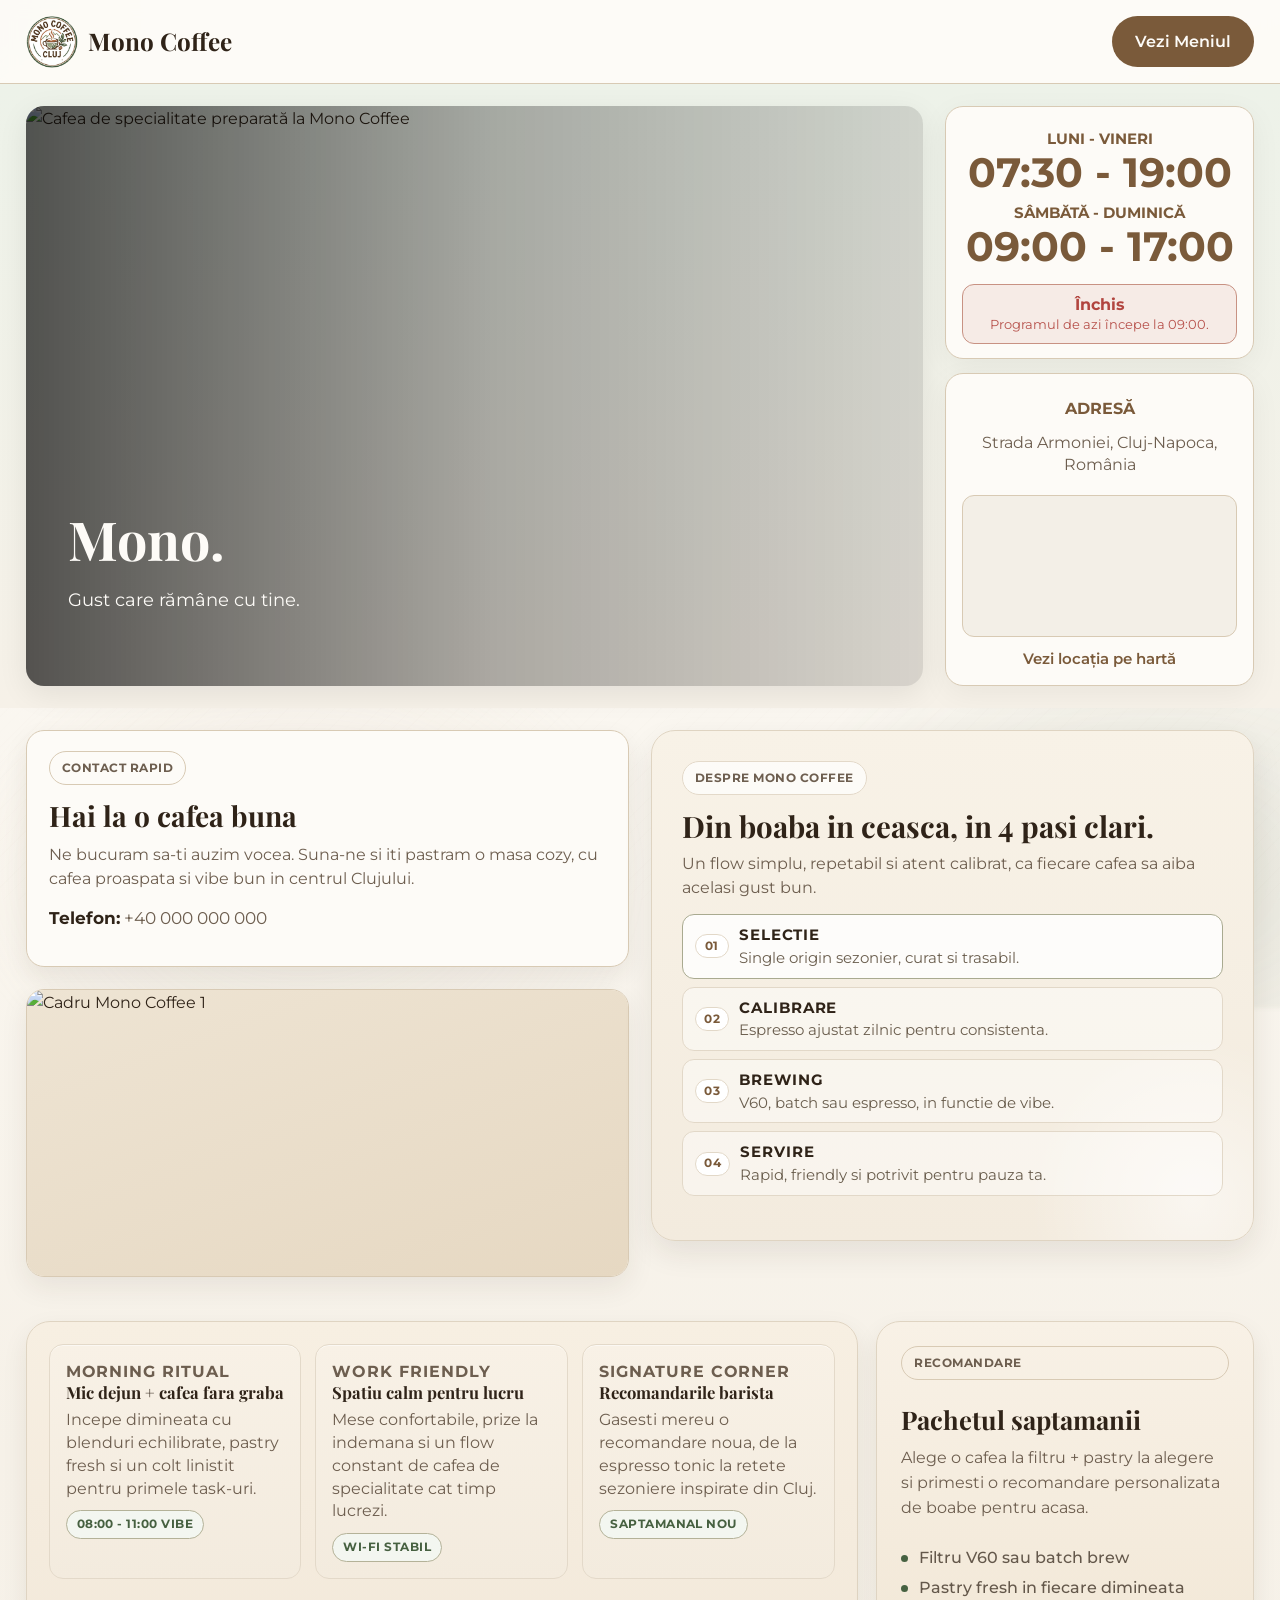
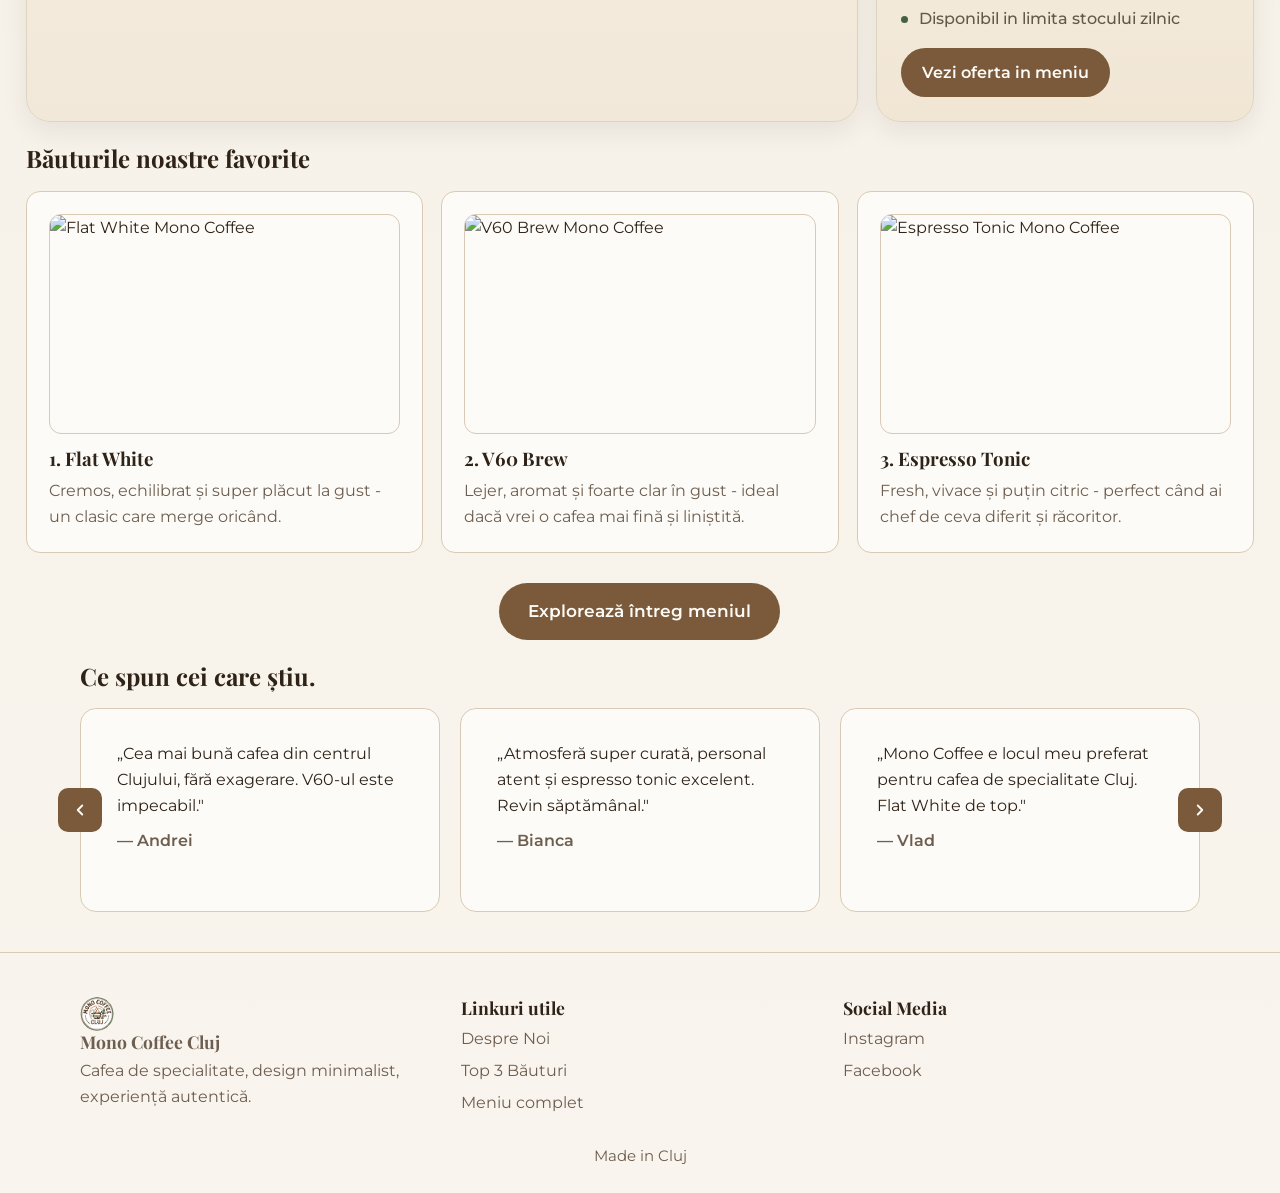
==== index.html @ e136fb7d "Add About highlights and side feature Insert a new about-bottom-row block in index.html containing t" ====
<!DOCTYPE html>
<html lang="ro">
<head>
	<meta charset="UTF-8" />
	<meta name="viewport" content="width=device-width, initial-scale=1.0" />
	<title>Mono Coffee Cluj | Cafea de specialitate Cluj-Napoca</title>
	<meta
		name="description"
		content="Mono Coffee Cluj: cafea de specialitate în centrul Clujului. Single Origin, art of brewing, atmosferă modernă și meniu atent selectat."
	/>
	<meta name="keywords" content="Cafea de specialitate Cluj, Mono Coffee, cea mai bună cafea din centrul Clujului, coffee shop Cluj" />
	<link rel="preconnect" href="https://fonts.googleapis.com" />
	<link rel="preconnect" href="https://fonts.gstatic.com" crossorigin />
	<link
		href="https://fonts.googleapis.com/css2?family=Montserrat:wght@400;500;600;700&family=Playfair+Display:wght@600;700&display=swap"
		rel="stylesheet"
	/>
	<link rel="stylesheet" href="style.css" />
	<script type="application/ld+json">
		{
			"@context": "https://schema.org",
			"@type": "CoffeeShop",
			"name": "Mono Coffee Cluj",
			"description": "Cafea de specialitate în centrul Clujului, cu focus pe boabe Single Origin și metode de brewing artizanale.",
			"image": "https://images.unsplash.com/photo-1495474472287-4d71bcdd2085",
			"address": {
				"@type": "PostalAddress",
				"streetAddress": "Str. [Nume Stradă]",
				"addressLocality": "Cluj-Napoca",
				"addressCountry": "RO"
			},
			"openingHoursSpecification": [
				{
					"@type": "OpeningHoursSpecification",
					"dayOfWeek": ["Monday", "Tuesday", "Wednesday", "Thursday", "Friday"],
					"opens": "08:00",
					"closes": "20:00"
				},
				{
					"@type": "OpeningHoursSpecification",
					"dayOfWeek": ["Saturday", "Sunday"],
					"opens": "09:00",
					"closes": "18:00"
				}
			],
			"servesCuisine": "Coffee",
			"priceRange": "$$",
			"telephone": "+40 000 000 000",
			"url": "https://monocoffeecluj.ro"
		}
	</script>
</head>
<body>
	<header class="site-header">
		<div class="container header-inner">
			<a href="#hero" class="logo" aria-label="Mono Coffee Cluj">
				<img src="photos/logo.png" alt="Logo Mono Coffee" class="logo-mark" />
				<span class="logo-text">Mono Coffee</span>
			</a>
			<a class="btn btn-accent" href="menu.html">Vezi Meniul</a>
		</div>
	</header>

	<main>
		<section id="hero" class="hero" aria-label="Hero Mono Coffee">
			<div class="container hero-layout">
				<div class="hero-visual">
					<img
						src="photos/hero.png"
						alt="Cafea de specialitate preparată la Mono Coffee"
					/>
					<div class="hero-visual-content">
						<h1>Mono.</h1>
						<p>Gust care rămâne cu tine.</p>
					</div>
				</div>
				<aside class="hero-info" aria-label="Program și locație Mono Coffee">
					<div class="hero-info-card hero-info-hours" aria-label="Program Mono Coffee">
						<div class="hero-hours-list" aria-label="Orar de funcționare">
							<p class="hero-info-day">Luni - Vineri</p>
							<p class="hero-info-time">07:30 - 19:00</p>
							<p class="hero-info-day">Sâmbătă - Duminică</p>
							<p class="hero-info-time">09:00 - 17:00</p>
						</div>
						<div class="hero-status hero-status-open" id="hero-status" aria-live="polite">
							<div class="hero-status-text">
								<p class="hero-status-title" id="hero-status-title">Deschis acum</p>
								<p class="hero-status-sub" id="hero-status-sub">Te așteptăm la cafea.</p>
							</div>
						</div>
					</div>
					<div class="hero-info-card hero-info-map-wrap" aria-label="Adresă și hartă Mono Coffee">
						<p class="hero-info-label">Adresă</p>
						<p class="hero-info-address">Strada Armoniei, Cluj-Napoca, România</p>
						<div class="hero-mini-map">
							<iframe
								title="Locație Mono Coffee Cluj pe hartă"
								src="https://www.google.com/maps?q=Strada%20Armoniei%2C%20Cluj-Napoca&output=embed"
								loading="lazy"
								referrerpolicy="no-referrer-when-downgrade"
							></iframe>
						</div>
						<a class="hero-map-link" href="https://maps.google.com/?q=Strada+Armoniei,+Cluj-Napoca" target="_blank" rel="noopener noreferrer">
							Vezi locația pe hartă
						</a>
					</div>
				</aside>
			</div>
		</section>

		<section id="despre-noi" class="section about">
			<div class="container about-duo-layout">
				<div class="about-side-stack" aria-label="Contact și galerie rapidă Mono Coffee">
					<article class="about-contact-card">
						<p class="about-kicker">Contact rapid</p>
						<h3>Hai la o cafea buna</h3>
						<p class="about-contact-note">Ne bucuram sa-ti auzim vocea. Suna-ne si iti pastram o masa cozy, cu cafea proaspata si vibe bun in centrul Clujului.</p>
						<p class="about-contact-phone"><strong>Telefon:</strong> +40 000 000 000</p>
					</article>

					<article class="about-photo-card" aria-label="Imagini Mono Coffee">
						<div class="about-photo-slider" aria-live="polite">
							<img
								class="about-slide-image is-active"
								src="photos/slideshow/photo_1.png"
								alt="Cadru Mono Coffee 1"
							/>
							<img
								class="about-slide-image"
								src="photos/slideshow/photo_2.png"
								alt="Cadru Mono Coffee 2"
								aria-hidden="true"
							/>
						</div>
					</article>
				</div>

				<div class="about-showcase about-showcase-process" aria-label="Procesul Mono Coffee">
					<p class="about-kicker">Despre Mono Coffee</p>
					<h3 class="about-process-title">Din boaba in ceasca, in 4 pasi clari.</h3>
					<p class="about-process-lead">Un flow simplu, repetabil si atent calibrat, ca fiecare cafea sa aiba acelasi gust bun.</p>

					<div class="about-process-track" role="list" aria-label="Etape proces Mono Coffee">
						<article class="about-process-step is-active" role="listitem" data-step="0">
							<span class="about-process-index">01</span>
							<div>
								<h4>Selectie</h4>
								<p>Single origin sezonier, curat si trasabil.</p>
							</div>
						</article>
						<article class="about-process-step" role="listitem" data-step="1">
							<span class="about-process-index">02</span>
							<div>
								<h4>Calibrare</h4>
								<p>Espresso ajustat zilnic pentru consistenta.</p>
							</div>
						</article>
						<article class="about-process-step" role="listitem" data-step="2">
							<span class="about-process-index">03</span>
							<div>
								<h4>Brewing</h4>
								<p>V60, batch sau espresso, in functie de vibe.</p>
							</div>
						</article>
						<article class="about-process-step" role="listitem" data-step="3">
							<span class="about-process-index">04</span>
							<div>
								<h4>Servire</h4>
								<p>Rapid, friendly si potrivit pentru pauza ta.</p>
							</div>
						</article>
					</div>

				</div>

				<div class="about-bottom-row" aria-label="Ce gasesti la Mono Coffee">
					<div class="about-wide-highlights">
						<div class="about-highlights">
							<article class="about-highlight">
								<p class="about-highlight-meta">Morning ritual</p>
								<h3>Mic dejun + cafea fara graba</h3>
								<p>Incepe dimineata cu blenduri echilibrate, pastry fresh si un colt linistit pentru primele task-uri.</p>
								<span class="about-highlight-tag">08:00 - 11:00 vibe</span>
							</article>
							<article class="about-highlight">
								<p class="about-highlight-meta">Work friendly</p>
								<h3>Spatiu calm pentru lucru</h3>
								<p>Mese confortabile, prize la indemana si un flow constant de cafea de specialitate cat timp lucrezi.</p>
								<span class="about-highlight-tag">Wi-Fi stabil</span>
							</article>
							<article class="about-highlight">
								<p class="about-highlight-meta">Signature corner</p>
								<h3>Recomandarile barista</h3>
								<p>Gasesti mereu o recomandare noua, de la espresso tonic la retete sezoniere inspirate din Cluj.</p>
								<span class="about-highlight-tag">Saptamanal nou</span>
							</article>
						</div>
					</div>

					<aside class="about-side-feature" aria-label="Recomandare speciala Mono Coffee">
						<p class="about-kicker">Recomandare</p>
						<h3>Pachetul saptamanii</h3>
						<p class="about-side-feature-text">Alege o cafea la filtru + pastry la alegere si primesti o recomandare personalizata de boabe pentru acasa.</p>
						<ul class="about-side-feature-list">
							<li>Filtru V60 sau batch brew</li>
							<li>Pastry fresh in fiecare dimineata</li>
							<li>Disponibil in limita stocului zilnic</li>
						</ul>
						<a class="btn btn-accent" href="menu.html">Vezi oferta in meniu</a>
					</aside>
				</div>
			</div>
		</section>

		<section id="top-3" class="section top-three">
			<div class="container">
				<h2>Băuturile noastre favorite</h2>
				
				<div class="drink-grid">
					<article class="drink-item">
						<img class="drink-photo" src="photos/top_products/flat_white.png" alt="Flat White Mono Coffee" />
						<h3>1. Flat White</h3>
						<p>Cremos, echilibrat și super plăcut la gust - un clasic care merge oricând.</p>
					</article>
					<article class="drink-item">
						<img class="drink-photo" src="photos/top_products/v60_brew.png" alt="V60 Brew Mono Coffee" />
						<h3>2. V60 Brew</h3>
						<p>Lejer, aromat și foarte clar în gust - ideal dacă vrei o cafea mai fină și liniștită.</p>
					</article>
					<article class="drink-item">
						<img class="drink-photo" src="photos/top_products/espresso_tonic.png" alt="Espresso Tonic Mono Coffee" />
						<h3>3. Espresso Tonic</h3>
						<p>Fresh, vivace și puțin citric - perfect când ai chef de ceva diferit și răcoritor.</p>
					</article>
				</div>
				<div class="center-cta">
					<a class="btn btn-accent btn-large" href="menu.html">Explorează întreg meniul</a>
				</div>
			</div>
		</section>

		<section id="recenzii" class="section reviews">
			<div class="container">
				<h2>Ce spun cei care știu.</h2>
				<div class="review-slider-wrap">
					<button class="review-btn" id="review-prev" aria-label="Recenzie anterioară">
						<svg viewBox="0 0 24 24" fill="none" stroke="currentColor" stroke-width="2.5" stroke-linecap="round" stroke-linejoin="round"><polyline points="15 18 9 12 15 6"></polyline></svg>
					</button>
					<div class="review-slider" aria-live="polite">
					<div class="review-track">
					<article class="review-slide">
						<p>„Cea mai bună cafea din centrul Clujului, fără exagerare. V60-ul este impecabil."</p>
						<span>— Andrei</span>
					</article>
					<article class="review-slide">
						<p>„Atmosferă super curată, personal atent și espresso tonic excelent. Revin săptămânal."</p>
						<span>— Bianca</span>
					</article>
					<article class="review-slide">
						<p>„Mono Coffee e locul meu preferat pentru cafea de specialitate Cluj. Flat White de top."</p>
						<span>— Vlad</span>
					</article>
					<article class="review-slide">
						<p>„Cafeaua de dimineață de la Mono a devenit ritualul meu. Espresso-ul e consistent și barista super ok."</p>
						<span>— Raluca</span>
					</article>
					<article class="review-slide">
						<p>„Am venit prima dată din curiozitate, acum vin de două ori pe săptămână. Batch brew-ul e fenomenal."</p>
						<span>— Mihai</span>
					</article>
					<article class="review-slide">
						<p>„Design minimal, muzică bună și cafea autentică. Exact ce îmi trebuie înainte de muncă."</p>
						<span>— Ioana</span>
					</article>
					<article class="review-slide">
						<p>„Am testat cafenele de specialitate în toată țara — Mono Cluj stă bine în top. Calitate remarcabilă."</p>
						<span>— Tudor</span>
					</article>
					<article class="review-slide">
						<p>„Latte-ul de dimineață e cremă pură. Atmosfera te face să vrei să stai ore întregi."</p>
						<span>— Carmen</span>
					</article>
					<article class="review-slide">
						<p>„Personal prietenos, spațiu curat și cafea care chiar are gust. Recomand cu drag."</p>
						<span>— Silviu</span>
					</article>
					<article class="review-slide">
						<p>„Am adus colegi din București și au fost impresionați. Nivel de specialty coffee serios."</p>
						<span>— Oana</span>
					</article>
					</div>
					</div>
					<button class="review-btn" id="review-next" aria-label="Recenzie următoare">
						<svg viewBox="0 0 24 24" fill="none" stroke="currentColor" stroke-width="2.5" stroke-linecap="round" stroke-linejoin="round"><polyline points="9 18 15 12 9 6"></polyline></svg>
					</button>
				</div>
			</div>
		</section>
	</main>

	<footer class="site-footer">
		<div class="container footer-inner">
			<div>
				<a href="#hero" class="footer-brand" aria-label="Mono Coffee Cluj">
					<img src="photos/logo.png" alt="Logo Mono Coffee" class="footer-brand-mark" />
					<h3>Mono Coffee Cluj</h3>
				</a>
				<p>Cafea de specialitate, design minimalist, experiență autentică.</p>
			</div>
			<div>
				<h3>Linkuri utile</h3>
				<a href="#despre-noi">Despre Noi</a>
				<a href="#top-3">Top 3 Băuturi</a>
				<a href="menu.html">Meniu complet</a>
			</div>
			<div>
				<h3>Social Media</h3>
				<a href="#" aria-label="Instagram Mono Coffee">Instagram</a>
				<a href="#" aria-label="Facebook Mono Coffee">Facebook</a>
			</div>
		</div>
		<p class="credits">Made in Cluj</p>
	</footer>

	<script src="script.js"></script>
</body>
</html>
---- style.css ----
:root {
	--bg: #fdfbf7;
	--bg-soft: #f3efe7;
	--text: #2f2318;
	--muted: #6d5e4f;
	--line: #d8cab4;
	--accent: #7a5a3a;
	--accent-hover: #5f452d;
	--brand-green: #4f6d49;
	--brand-green-soft: #edf2e9;
	--status-open: #4f6d49;
	--status-warning: #b56f3c;
	--status-closed: #b2453f;
	--header-height: 84px;
}

* {
	margin: 0;
	padding: 0;
	box-sizing: border-box;
}

html {
	scroll-behavior: smooth;
}

body {
	font-family: 'Montserrat', sans-serif;
	color: var(--text);
	background-color: var(--bg);
	background-image: linear-gradient(180deg, #fefcf8 0%, #f6f1e8 52%, #f9f5ee 100%);
	position: relative;
	overflow-x: hidden;
	line-height: 1.6;
}

body::before,
body::after {
	content: '';
	position: fixed;
	inset: -12% -10%;
	pointer-events: none;
	z-index: -1;
}

body::before {
	background:
		radial-gradient(34rem 26rem at 6% 10%, rgba(79, 109, 73, 0.16) 0%, transparent 68%),
		radial-gradient(26rem 20rem at 92% 18%, rgba(122, 90, 58, 0.11) 0%, transparent 70%),
		radial-gradient(30rem 22rem at 28% 88%, rgba(216, 202, 180, 0.2) 0%, transparent 72%),
		radial-gradient(34rem 24rem at 84% 88%, rgba(79, 109, 73, 0.12) 0%, transparent 72%);
	filter: blur(2px);
	animation: bg-drift 22s ease-in-out infinite alternate;
}

body::after {
	inset: 0;
	background-image: repeating-linear-gradient(
		135deg,
		rgba(122, 90, 58, 0.03) 0,
		rgba(122, 90, 58, 0.03) 1px,
		transparent 1px,
		transparent 11px
	);
	opacity: 0.22;
}

@keyframes bg-drift {
	0% {
		transform: translate3d(0, 0, 0) scale(1);
	}

	100% {
		transform: translate3d(-2%, 1.5%, 0) scale(1.04);
	}
}

img {
	width: 100%;
	display: block;
}

a {
	color: inherit;
	text-decoration: none;
}

h1,
h2,
h3 {
	font-family: 'Playfair Display', serif;
	line-height: 1.2;
}

.container {
	width: min(1120px, 92%);
	margin: 0 auto;
}

.section {
	padding: 22px 0;
}

.site-header {
	position: sticky;
	top: 0;
	z-index: 1000;
	height: var(--header-height);
	background: rgba(253, 251, 247, 0.96);
	backdrop-filter: blur(8px);
	border-bottom: 1px solid var(--line);
}

.site-header .container {
	width: min(1360px, 96%);
}

.header-inner {
	height: 100%;
	display: grid;
	grid-template-columns: 1fr auto;
	align-items: center;
	gap: 18px;
}

.logo {
	display: inline-flex;
	align-items: center;
	gap: 10px;
	font-family: 'Playfair Display', serif;
	font-weight: 700;
	font-size: 1.52rem;
}

.logo-mark {
	width: 52px;
	height: 52px;
	object-fit: contain;
	border-radius: 999px;
}

.logo-text {
	line-height: 1;
}

.site-nav {
	display: flex;
	justify-content: center;
	gap: 24px;
}

.site-nav a {
	position: relative;
	font-size: 1rem;
	font-weight: 500;
	transition: color 0.2s ease, transform 0.2s ease;
}

.site-nav a:hover {
	color: var(--brand-green);
	transform: translateY(-1px);
}

.site-nav a::after {
	content: '';
	position: absolute;
	left: 0;
	bottom: -4px;
	width: 100%;
	height: 2px;
	background: var(--brand-green);
	transform: scaleX(0);
	transform-origin: left;
	transition: transform 0.22s ease;
}

.site-nav a:hover::after {
	transform: scaleX(1);
}

.header-inner .btn {
	justify-self: end;
	padding: 12px 22px;
}

.btn {
	display: inline-block;
	padding: 11px 20px;
	border-radius: 999px;
	font-weight: 600;
	border: 1px solid transparent;
	transition: transform 0.2s ease, box-shadow 0.2s ease, background 0.2s ease;
}

.btn-accent {
	background: var(--accent);
	color: var(--bg);
}

.btn-accent:hover {
	background: var(--accent-hover);
	transform: translateY(-1px);
	box-shadow: 0 6px 18px rgba(47, 35, 24, 0.15);
}

.btn-large {
	padding: 14px 28px;
	font-size: 1.05rem;
}

.hero {
	padding: 22px 0;
	background: linear-gradient(180deg, var(--brand-green-soft) 0%, #f6f1e8 100%);
}

/* Keep section rhythm visually continuous across the page */
.section + .section {
	padding-top: 0;
}

.hero .container {
	width: min(1360px, 96%);
}

.about .container {
	width: min(1360px, 96%);
}

.hero-layout {
	display: grid;
	grid-template-columns: minmax(0, 2.9fr) minmax(260px, 1fr);
	gap: 22px;
	align-items: stretch;
}

.hero-visual {
	position: relative;
	border-radius: 18px;
	overflow: hidden;
	box-shadow: 0 8px 30px rgba(0, 0, 0, 0.08);
}

.hero-visual img {
	width: 100%;
	height: 100%;
	object-fit: cover;
}

.hero-visual::after {
	content: '';
	position: absolute;
	inset: 0;
	background: linear-gradient(90deg, rgba(0, 0, 0, 0.66) 0%, rgba(0, 0, 0, 0.3) 52%, rgba(0, 0, 0, 0.12) 100%);
}

.hero-visual-content {
	position: absolute;
	left: 42px;
	bottom: 44px;
	max-width: 76%;
	color: var(--bg);
	text-align: left;
	z-index: 1;
}

.hero-visual-content h1 {
	font-size: clamp(2rem, 4.2vw, 3.6rem);
	margin-bottom: 14px;
}

.hero-visual-content p {
	font-size: 1.1rem;
	margin-bottom: 28px;
}

.hero-info {
	display: flex;
	flex-direction: column;
	gap: 14px;
	height: 100%;

	text-align: center;
}

.hero-info-card {
	border: 1px solid var(--line);
	border-radius: 18px;
	padding: 20px 16px 14px;
	background: var(--bg);
	display: flex;
	flex-direction: column;
	gap: 10px;
	box-shadow: 0 8px 30px rgba(0, 0, 0, 0.05);
}

.hero-info-map-wrap {
	flex: 1;
}

.hero-status {
	display: flex;
	align-items: center;
	justify-content: center;
	gap: 0;
	border-radius: 12px;
	padding: 11px 12px;
	margin-top: 2px;
	border: 1px solid transparent;
	text-align: center;
}

.hero-status-text {
	display: flex;
	flex-direction: column;
	gap: 2px;
	align-items: center;
}

.hero-status-title {
	font-size: 0.98rem;
	font-weight: 700;
	line-height: 1.15;
}

.hero-status-sub {
	font-size: 0.84rem;
	line-height: 1.2;
	opacity: 0.92;
}

.hero-status-open {
	color: var(--status-open);
	background: color-mix(in srgb, var(--status-open) 8%, var(--bg));
	border-color: color-mix(in srgb, var(--status-open) 38%, var(--line));
}

.hero-status-warning {
	color: var(--status-warning);
	background: color-mix(in srgb, var(--status-warning) 9%, var(--bg));
	border-color: color-mix(in srgb, var(--status-warning) 42%, var(--line));
}

.hero-status-closed {
	color: var(--status-closed);
	background: color-mix(in srgb, var(--status-closed) 9%, var(--bg));
	border-color: color-mix(in srgb, var(--status-closed) 42%, var(--line));
}

.hero-clock {
	font-size: 2rem;
	line-height: 1;
	margin-bottom: 6px;
}

.hero-info h2 {
	font-size: 1.4rem;
	text-transform: uppercase;
	color: var(--accent);
	margin-bottom: 8px;
}

.hero-info-day {
	font-weight: 700;
	text-transform: uppercase;
	color: var(--accent);
	font-size: 0.95rem;
}

.hero-hours-list .hero-info-day:not(:first-child) {
	margin-top: 6px;
}

.hero-info-time {
	font-weight: 700;
	font-size: clamp(1.95rem, 3.2vw, 2.55rem);
	line-height: 1.06;
	color: var(--accent);
	margin-bottom: 4px;
}

.hero-info-label {
	font-weight: 700;
	text-transform: uppercase;
	color: var(--accent);
	margin-top: 2px;
}

.hero-info-address {
	color: var(--muted);
	line-height: 1.4;
	margin-bottom: 8px;
}

.hero-mini-map {
	border: 1px solid var(--line);
	border-radius: 12px;
	overflow: hidden;
	background: var(--bg-soft);
	height: 142px;
}

.hero-mini-map iframe {
	width: 100%;
	height: 100%;
	border: 0;
}

.hero-map-link {
	margin-top: auto;
	font-weight: 600;
	color: var(--accent);
	font-size: 0.95rem;
}

.hero-map-link:hover {
	text-decoration: underline;
}

.split-layout {
	display: grid;
	grid-template-columns: 1.1fr 1fr;
	gap: 32px;
	align-items: start;
}

.about h2,
.quality h2,
.top-three h2,
.gallery-reviews h2,
.reviews h2,
.menu-page h1,
.menu-page h2 {
	margin-bottom: 18px;
}

.about p {
	color: var(--muted);
	margin-bottom: 14px;
}

.about-duo-layout {
	display: grid;
	grid-template-columns: repeat(2, minmax(0, 1fr));
	gap: 22px;
	align-items: start;
}

.about-side-stack {
	display: grid;
	grid-template-rows: auto 1fr;
	gap: 22px;
}

.about-photo-card {
	border: 1px solid var(--line);
	border-radius: 18px;
	padding: 0;
	background: transparent;
	box-shadow: 0 10px 28px rgba(47, 35, 24, 0.08);
	overflow: hidden;
}

.about-contact-card {
	width: 100%;
	max-width: none;
	justify-self: stretch;
	border: 1px solid var(--line);
	border-radius: 18px;
	padding: 20px 22px;
	background: var(--bg);
	box-shadow: 0 10px 24px rgba(47, 35, 24, 0.08);
}

.about-contact-card h3 {
	font-size: clamp(1.42rem, 2.2vw, 1.9rem);
	margin-bottom: 10px;
}

.about-contact-note {
	font-size: 0.97rem;
	line-height: 1.55;
	margin-bottom: 10px;
}

.about-contact-phone {
	margin-bottom: 0;
	font-size: 1.05rem;
}

.about-contact-phone strong {
	color: var(--text);
}

.about-photo-slider {
	position: relative;
	margin-top: 0;
	height: 100%;
	min-height: 286px;
	border-radius: 0;
	overflow: hidden;
	border: 0;
	background: linear-gradient(160deg, #eee4d3 0%, #e6d8c2 100%);
}

.about-slide-image {
	position: absolute;
	inset: 0;
	width: 100%;
	height: 100%;
	object-fit: cover;
	transition: opacity 900ms ease;
	opacity: 0;
}

.about-slide-image.is-active {
	opacity: 1;
}

.about-showcase {
	position: relative;
	overflow: hidden;
	isolation: isolate;
	height: fit-content;
	align-self: start;
	border: 1px solid color-mix(in srgb, var(--line) 82%, #ffffff);
	border-radius: 24px;
	padding: clamp(22px, 3vw, 30px);
	background: linear-gradient(180deg, #f8f2e7 0%, #f3ebde 100%);
	box-shadow: 0 12px 30px rgba(47, 35, 24, 0.09);
	animation: about-showcase-in 700ms cubic-bezier(0.22, 0.61, 0.36, 1) both;
}

.about-showcase::before {
	content: '';
	position: absolute;
	inset: auto -100px -120px auto;
	width: 320px;
	height: 320px;
	border-radius: 999px;
	background: radial-gradient(circle, rgba(255, 255, 255, 0.54) 0%, rgba(255, 255, 255, 0) 72%);
	pointer-events: none;
	z-index: 0;
}

.about-showcase > * {
	position: relative;
	z-index: 1;
}

.about-showcase .about-kicker {
	background: rgba(255, 255, 255, 0.7);
	border-color: color-mix(in srgb, var(--line) 72%, #ffffff);
}

.about-process-title {
	font-size: clamp(1.3rem, 2.3vw, 1.9rem);
	line-height: 1.18;
	margin-bottom: 8px;
	font-family: 'Playfair Display', serif;
	animation: about-showcase-in 780ms cubic-bezier(0.22, 0.61, 0.36, 1) both;
}

.about-process-lead {
	font-size: 0.98rem;
	line-height: 1.55;
	max-width: 56ch;
	color: #6b5f50;
	margin-bottom: 16px;
	animation: about-showcase-in 810ms cubic-bezier(0.22, 0.61, 0.36, 1) both;
}

.about-process-track {
	display: grid;
	gap: 8px;
	margin-bottom: 14px;
	animation: about-showcase-in 860ms cubic-bezier(0.22, 0.61, 0.36, 1) both;
}

.about-process-step {
	display: grid;
	grid-template-columns: auto 1fr;
	align-items: center;
	gap: 10px;
	padding: 9px 12px;
	border-radius: 12px;
	border: 1px solid color-mix(in srgb, var(--line) 74%, #ffffff);
	background: rgba(255, 255, 255, 0.45);
	cursor: pointer;
	transition: transform 220ms ease, border-color 220ms ease, background-color 220ms ease;
}

.about-process-step:hover {
	transform: translateX(2px);
	border-color: color-mix(in srgb, var(--brand-green) 24%, var(--line));
	background: rgba(255, 255, 255, 0.68);
}

.about-process-step.is-active {
	border-color: color-mix(in srgb, var(--brand-green) 34%, var(--line));
	background: rgba(255, 255, 255, 0.8);
}

.about-process-index {
	display: inline-flex;
	align-items: center;
	justify-content: center;
	min-width: 34px;
	height: 24px;
	padding: 0 8px;
	border-radius: 999px;
	border: 1px solid color-mix(in srgb, var(--line) 74%, #ffffff);
	color: var(--accent);
	font-size: 0.72rem;
	font-weight: 700;
	letter-spacing: 0.06em;
	background: #fff;
}

.about-process-step h4 {
	font-family: 'Montserrat', sans-serif;
	font-size: 0.92rem;
	text-transform: uppercase;
	letter-spacing: 0.06em;
	color: var(--text);
	margin-bottom: 1px;
}

.about-process-step p {
	margin: 0;
	font-size: 0.92rem;
	line-height: 1.35;
	color: #6a5e4e;
}

.about-process-visual {
	position: relative;
	border-radius: 14px;
	overflow: hidden;
	border: 1px solid color-mix(in srgb, var(--line) 72%, #ffffff);
	height: 268px;
	background: #d8c6ab;
	animation: about-showcase-in 920ms cubic-bezier(0.22, 0.61, 0.36, 1) both;
}

.about-process-image {
	width: 100%;
	height: 100%;
	object-fit: cover;
	transition: transform 900ms ease, opacity 650ms ease;
	transform: scale(1.03);
}

.about-process-visual.is-changing .about-process-image {
	opacity: 0.76;
	transform: scale(1);
}

.about-process-overlay {
	position: absolute;
	left: 12px;
	right: 12px;
	bottom: 12px;
	padding: 10px 12px;
	border-radius: 12px;
	background: linear-gradient(180deg, rgba(24, 19, 12, 0.52) 0%, rgba(24, 19, 12, 0.74) 100%);
	color: #f7f0e4;
	backdrop-filter: blur(4px);
}

.about-process-label {
	margin: 0 0 2px;
	font-size: 0.78rem;
	font-weight: 700;
	letter-spacing: 0.06em;
	text-transform: uppercase;
	color: #f1ddc4;
}

.about-process-caption {
	margin: 0;
	font-size: 0.9rem;
	line-height: 1.35;
	color: #fff6e8;
}

.about-process-dots {
	position: absolute;
	top: 10px;
	right: 10px;
	display: flex;
	gap: 6px;
}

.about-process-dot {
	width: 8px;
	height: 8px;
	border-radius: 999px;
	border: 1px solid rgba(255, 255, 255, 0.76);
	background: rgba(255, 255, 255, 0.34);
	cursor: pointer;
	transition: transform 160ms ease, background-color 160ms ease;
}

.about-process-dot.is-active {
	background: #fff;
	transform: scale(1.15);
}

.about-showcase h2 {
	text-wrap: balance;
	max-width: 24ch;
	line-height: 1.14;
	animation: about-showcase-in 780ms cubic-bezier(0.22, 0.61, 0.36, 1) both;
}

.about-points-title {
	font-family: 'Playfair Display', serif;
	font-size: clamp(1.25rem, 2vw, 1.6rem);
	line-height: 1.2;
	margin-bottom: 14px;
	color: var(--text);
	animation: about-showcase-in 780ms cubic-bezier(0.22, 0.61, 0.36, 1) both;
}

.about-points {
	list-style: none;
	margin: 0;
	padding: 0;
	display: grid;
	gap: 10px;
	max-width: 66ch;
	animation: about-showcase-in 860ms cubic-bezier(0.22, 0.61, 0.36, 1) both;
}

.about-points li {
	position: relative;
	padding: 9px 0 9px 26px;
	border-bottom: 1px solid color-mix(in srgb, var(--line) 70%, #ffffff);
	color: #64584b;
	line-height: 1.55;
	font-weight: 500;
}

.about-points li::before {
	content: '\2615';
	position: absolute;
	left: 0;
	top: 9px;
	color: var(--brand-green);
	font-weight: 700;
	letter-spacing: 0.01em;
}

.about-points li:last-child {
	border-bottom: 0;
}

.about-kicker {
	display: inline-flex;
	align-items: center;
	padding: 6px 12px;
	border-radius: 999px;
	border: 1px solid var(--line);
	color: var(--brand-green);
	font-weight: 700;
	text-transform: uppercase;
	letter-spacing: 0.04em;
	font-size: 0.78rem;
	margin-bottom: 14px;
}

.about-lead {
	font-size: clamp(1.04rem, 1.6vw, 1.2rem);
	max-width: 74ch;
	margin-bottom: 24px;
}

.about-highlights {
	display: grid;
	grid-template-columns: repeat(3, minmax(0, 1fr));
	gap: 14px;
}

.about-wide-highlights {
	margin-top: 22px;
	border: 1px solid color-mix(in srgb, var(--line) 82%, #ffffff);
	border-radius: 24px;
	padding: clamp(16px, 2.2vw, 22px);
	background: linear-gradient(180deg, #f7efe2 0%, #f2e8d9 100%);
	box-shadow: 0 10px 26px rgba(47, 35, 24, 0.08);
	animation: about-showcase-in 760ms cubic-bezier(0.22, 0.61, 0.36, 1) both;
}

.about-bottom-row {
	display: grid;
	grid-template-columns: minmax(0, 2.2fr) minmax(260px, 1fr);
	gap: 18px;
	align-items: stretch;
	margin-top: 22px;
	grid-column: 1 / -1;
}

.about-bottom-row .about-wide-highlights {
	margin-top: 0;
}

.about-side-feature {
	border: 1px solid color-mix(in srgb, var(--line) 82%, #ffffff);
	border-radius: 24px;
	padding: clamp(18px, 2.2vw, 24px);
	background: linear-gradient(180deg, #f8f1e6 0%, #f1e6d4 100%);
	box-shadow: 0 10px 24px rgba(47, 35, 24, 0.08);
	display: flex;
	flex-direction: column;
	gap: 10px;
	animation: about-showcase-in 860ms cubic-bezier(0.22, 0.61, 0.36, 1) both;
}

.about-side-feature h3 {
	font-size: clamp(1.2rem, 2.1vw, 1.6rem);
	line-height: 1.2;
	margin-bottom: 2px;
}

.about-side-feature-text {
	color: #695d4d;
	line-height: 1.55;
	margin-bottom: 2px;
}

.about-side-feature-list {
	list-style: none;
	display: grid;
	gap: 8px;
	margin: 2px 0 8px;
	padding: 0;
}

.about-side-feature-list li {
	position: relative;
	padding-left: 18px;
	color: #64584b;
	font-weight: 500;
	line-height: 1.4;
}

.about-side-feature-list li::before {
	content: '';
	position: absolute;
	left: 0;
	top: 8px;
	width: 7px;
	height: 7px;
	border-radius: 999px;
	background: color-mix(in srgb, var(--brand-green) 76%, #2a3c27);
}

.about-side-feature .btn {
	margin-top: auto;
	align-self: flex-start;
}

.about-highlight {
	border: 1px solid var(--line);
	border-radius: 14px;
	padding: 18px;
	background: var(--bg-soft);
}

.about-showcase .about-highlight,
.about-wide-highlights .about-highlight {
	background: linear-gradient(180deg, #f8f1e6 0%, #f3ebde 100%);
	border-color: color-mix(in srgb, var(--line) 72%, #ffffff);
	box-shadow: inset 0 1px 0 rgba(255, 255, 255, 0.55);
	padding: 16px;
	transform: translateY(12px);
	opacity: 0;
	animation: about-card-in 700ms cubic-bezier(0.22, 0.61, 0.36, 1) forwards;
	transition: transform 260ms ease, box-shadow 260ms ease, border-color 260ms ease;
}

.about-showcase .about-highlight h3,
.about-wide-highlights .about-highlight h3 {
	font-size: 1.04rem;
	margin-bottom: 6px;
}

.about-showcase .about-highlight p,
.about-wide-highlights .about-highlight p {
	font-size: 0.98rem;
	line-height: 1.45;
}

.about-highlight-meta {
	margin-bottom: 6px;
	font-size: 0.76rem;
	font-weight: 700;
	letter-spacing: 0.06em;
	text-transform: uppercase;
	color: color-mix(in srgb, var(--brand-green) 64%, #22311f);
}

.about-highlight-tag {
	display: inline-flex;
	align-items: center;
	margin-top: 10px;
	padding: 4px 10px;
	border-radius: 999px;
	border: 1px solid color-mix(in srgb, var(--brand-green) 26%, var(--line));
	background: color-mix(in srgb, var(--brand-green-soft) 68%, #ffffff);
	font-size: 0.74rem;
	font-weight: 700;
	letter-spacing: 0.04em;
	text-transform: uppercase;
	color: color-mix(in srgb, var(--brand-green) 78%, #24331f);
}

.about-showcase .about-highlight:hover,
.about-wide-highlights .about-highlight:hover {
	transform: translateY(-3px);
	border-color: color-mix(in srgb, var(--brand-green) 30%, var(--line));
	box-shadow: 0 10px 22px rgba(47, 35, 24, 0.12);
}

.about-showcase .about-highlight:nth-child(1),
.about-wide-highlights .about-highlight:nth-child(1) {
	animation-delay: 120ms;
}

.about-showcase .about-highlight:nth-child(2),
.about-wide-highlights .about-highlight:nth-child(2) {
	animation-delay: 220ms;
}

.about-showcase .about-highlight:nth-child(3),
.about-wide-highlights .about-highlight:nth-child(3) {
	animation-delay: 320ms;
}

@keyframes about-showcase-in {
	from {
		opacity: 0;
		transform: translateY(14px);
	}

	to {
		opacity: 1;
		transform: translateY(0);
	}
}

@keyframes about-card-in {
	from {
		opacity: 0;
		transform: translateY(14px);
	}

	to {
		opacity: 1;
		transform: translateY(0);
	}
}

@media (prefers-reduced-motion: reduce) {
	body::before {
		animation: none;
	}

	.about-showcase,
	.about-showcase h2,
	.about-process-title,
	.about-process-lead,
	.about-process-track,
	.about-process-visual,
	.about-points-title,
	.about-points {
		animation: none;
		transform: none;
		opacity: 1;
	}
}

.about-highlight h3 {
	font-size: 1.1rem;
	margin-bottom: 8px;
}

.about-highlight p {
	margin-bottom: 0;
}

.map-wrapper {
	border: 1px solid var(--line);
	border-radius: 16px;
	overflow: hidden;
	background: var(--bg-soft);
	min-height: 320px;
}

.map-wrapper iframe {
	width: 100%;
	height: 100%;
	min-height: 320px;
	border: 0;
}

.quality {
	background: transparent;
}

.quality-grid {
	display: grid;
	grid-template-columns: repeat(3, minmax(0, 1fr));
	gap: 18px;
}

.card,
.drink-item {
	border: 1px solid var(--line);
	border-radius: 14px;
	padding: 22px;
	background: var(--bg);
	transition: transform 0.22s ease, box-shadow 0.22s ease, border-color 0.22s ease;
}

.card:hover,
.drink-item:hover {
	transform: translateY(-3px);
	border-color: var(--brand-green);
	box-shadow: 0 10px 24px rgba(47, 35, 24, 0.1);
}

.card p,
.drink-item p {
	color: var(--muted);
	margin-top: 8px;
}

.drink-grid {
	display: grid;
	grid-template-columns: repeat(3, minmax(0, 1fr));
	gap: 18px;
}

.top-three .container {
	width: min(1360px, 96%);
}

.top-three-subtitle {
	max-width: 58ch;
	margin: -2px 0 18px;
	color: var(--muted);
	font-size: 1rem;
}

.drink-photo-placeholder {
	width: 100%;
	aspect-ratio: 16 / 10;
	border-radius: 12px;
	border: 1px dashed color-mix(in srgb, var(--accent) 45%, var(--line));
	background: linear-gradient(145deg, #f4ecdf 0%, #efe3d1 100%);
	display: grid;
	place-items: center;
	text-align: center;
	padding: 10px;
	margin-bottom: 14px;
}

.drink-photo-placeholder span {
	font-weight: 600;
	font-size: 0.92rem;
	color: color-mix(in srgb, var(--accent) 88%, #3f2f20);
}

.drink-photo {
	width: 100%;
	aspect-ratio: 16 / 10;
	object-fit: cover;
	border-radius: 12px;
	border: 1px solid var(--line);
	margin-bottom: 14px;
}

.center-cta {
	margin-top: 30px;
	text-align: center;
}

.masonry-grid {
	margin-top: 10px;
	columns: 3 260px;
	column-gap: 14px;
}

.masonry-grid img {
	margin-bottom: 14px;
	border-radius: 12px;
	object-fit: cover;
	border: 1px solid var(--line);
}

.review-slider {
	overflow: hidden;
	margin-bottom: 18px;
}

.review-track {
	--review-gap: 20px;
	display: flex;
	transition: transform 0.55s cubic-bezier(0.4, 0, 0.2, 1);
}

.review-slide {
	flex: none;
	margin-right: var(--review-gap);
	border: 1px solid var(--line);
	border-radius: 16px;
	padding: 32px 36px;
	background: var(--bg);
	box-sizing: border-box;
}

.review-slide p {
	margin-bottom: 10px;
}

.review-slide span {
	color: var(--muted);
	font-weight: 600;
}

.slider-controls {
	display: none;
}

.review-nav {
	display: none;
}

.review-slider-wrap {
	position: relative;
}

.review-slider-wrap .review-slider {
	width: 100%;
}

.review-mobile-dots {
	display: none;
	align-items: center;
	justify-content: center;
	gap: 8px;
	margin-top: 12px;
}

.review-mobile-dot {
	width: 8px;
	height: 8px;
	border: 0;
	border-radius: 999px;
	background: color-mix(in srgb, var(--muted) 36%, #ffffff);
	cursor: pointer;
	transition: transform 0.2s ease, background-color 0.2s ease;
}

.review-mobile-dot.is-active {
	background: var(--accent);
	transform: scale(1.2);
}

.review-btn {
	position: absolute;
	top: 50%;
	transform: translateY(-50%);
	z-index: 2;
	width: 44px;
	height: 44px;
	border-radius: 10px;
	border: none;
	background: var(--accent);
	color: var(--bg);
	cursor: pointer;
	display: flex;
	align-items: center;
	justify-content: center;
	transition: background 0.2s, transform 0.15s;
}

#review-prev {
	left: -22px;
}

#review-next {
	right: -22px;
}

.review-btn:hover {
	background: var(--accent-hover);
	transform: translateY(-50%) scale(1.08);
}

.review-btn svg {
	width: 18px;
	height: 18px;
	flex-shrink: 0;
}

.dot {
	width: 10px;
	height: 10px;
	border-radius: 999px;
	border: none;
	background: #b8a68e;
	cursor: pointer;
}

.dot.active {
	background: var(--accent);
}

.site-footer {
	border-top: 1px solid var(--line);
	padding: 44px 0 24px;
}

.footer-inner {
	display: grid;
	grid-template-columns: repeat(3, minmax(0, 1fr));
	gap: 24px;
}

.footer-inner h3 {
	font-size: 1.1rem;
	margin-bottom: 8px;
}

.footer-brand {
	display: inline-flex;
	align-items: center;
	gap: 10px;
	margin-bottom: 8px;
}

.footer-brand h3 {
	margin-bottom: 0;
}

.footer-brand-mark {
	width: 34px;
	height: 34px;
	object-fit: contain;
	border-radius: 999px;
}

.footer-inner p,
.footer-inner a {
	display: block;
	color: var(--muted);
	margin-bottom: 6px;
}

.footer-inner a:hover {
	color: var(--text);
}

.credits {
	text-align: center;
	color: var(--muted);
	margin-top: 24px;
	font-size: 0.92rem;
}

.menu-page {
	padding-top: 44px;
}

.menu-intro {
	color: var(--muted);
	max-width: 720px;
	margin-bottom: 26px;
}

.menu-grid {
	display: grid;
	grid-template-columns: repeat(2, minmax(0, 1fr));
	gap: 18px;
}

.menu-section {
	border: 1px solid var(--line);
	border-radius: 14px;
	padding: 22px;
}

.menu-section ul {
	list-style: none;
}

.menu-section li {
	padding: 10px 0;
	border-bottom: 1px solid var(--line);
	display: flex;
	justify-content: space-between;
	gap: 12px;
}

.menu-section li:last-child {
	border-bottom: none;
}

@media (max-width: 980px) {
	.header-inner {
		grid-template-columns: minmax(0, 1fr) auto;
		gap: 12px;
		padding: 10px 0;
		height: auto;
	}

	.site-header {
		height: auto;
		position: sticky;
	}

	.header-inner .btn {
		justify-self: end;
		width: auto;
	}

	.hero {
		padding-top: 14px;
	}

	.hero-layout {
		grid-template-columns: 1fr;
	}

	.hero-visual-content {
		left: 24px;
		right: 24px;
		bottom: 26px;
		max-width: none;
	}

	.split-layout,
	.about-duo-layout,
	.about-highlights,
	.quality-grid,
	.drink-grid,
	.footer-inner,
	.menu-grid {
		grid-template-columns: 1fr;
	}

	.about-side-stack {
		grid-template-rows: auto;
	}

	.about-bottom-row {
		grid-template-columns: 1fr;
	}

	.about-contact-card {
		max-width: none;
	}

	.about-showcase {
		order: -1;
	}

	.about-process-visual {
		height: 240px;
	}

	#review-prev {
		left: 8px;
	}

	#review-next {
		right: 8px;
	}

	.review-slide {
		padding: 26px 28px;
	}
}

@media (max-width: 640px) {
	.section {
		padding: 18px 0;
	}

	.hero-visual-content h1 {
		font-size: clamp(1.7rem, 7vw, 2.2rem);
	}

	.hero-visual-content p {
		font-size: 1rem;
	}

	.hero-info-time {
		font-size: 2rem;
	}

	.about-photo-slider {
		height: 220px;
		min-height: 220px;
	}

	.about-showcase {
		padding: 18px 16px;
	}

	.about-process-step {
		padding: 8px 10px;
	}

	.about-process-visual {
		height: 210px;
	}

	.about-process-overlay {
		left: 8px;
		right: 8px;
		bottom: 8px;
		padding: 8px 10px;
	}

	.review-btn {
		display: none;
	}

	.review-slide {
		padding: 22px 20px;
	}

	.review-slide p {
		font-size: 0.97rem;
	}

	.review-mobile-dots {
		display: flex;
	}

	.btn,
	.btn-large {
		width: 100%;
		text-align: center;
	}

	.header-inner .btn {
		width: auto;
		padding: 10px 16px;
	}

	.logo-text {
		font-size: 1.22rem;
	}

	.masonry-grid {
		columns: 1;
	}
}
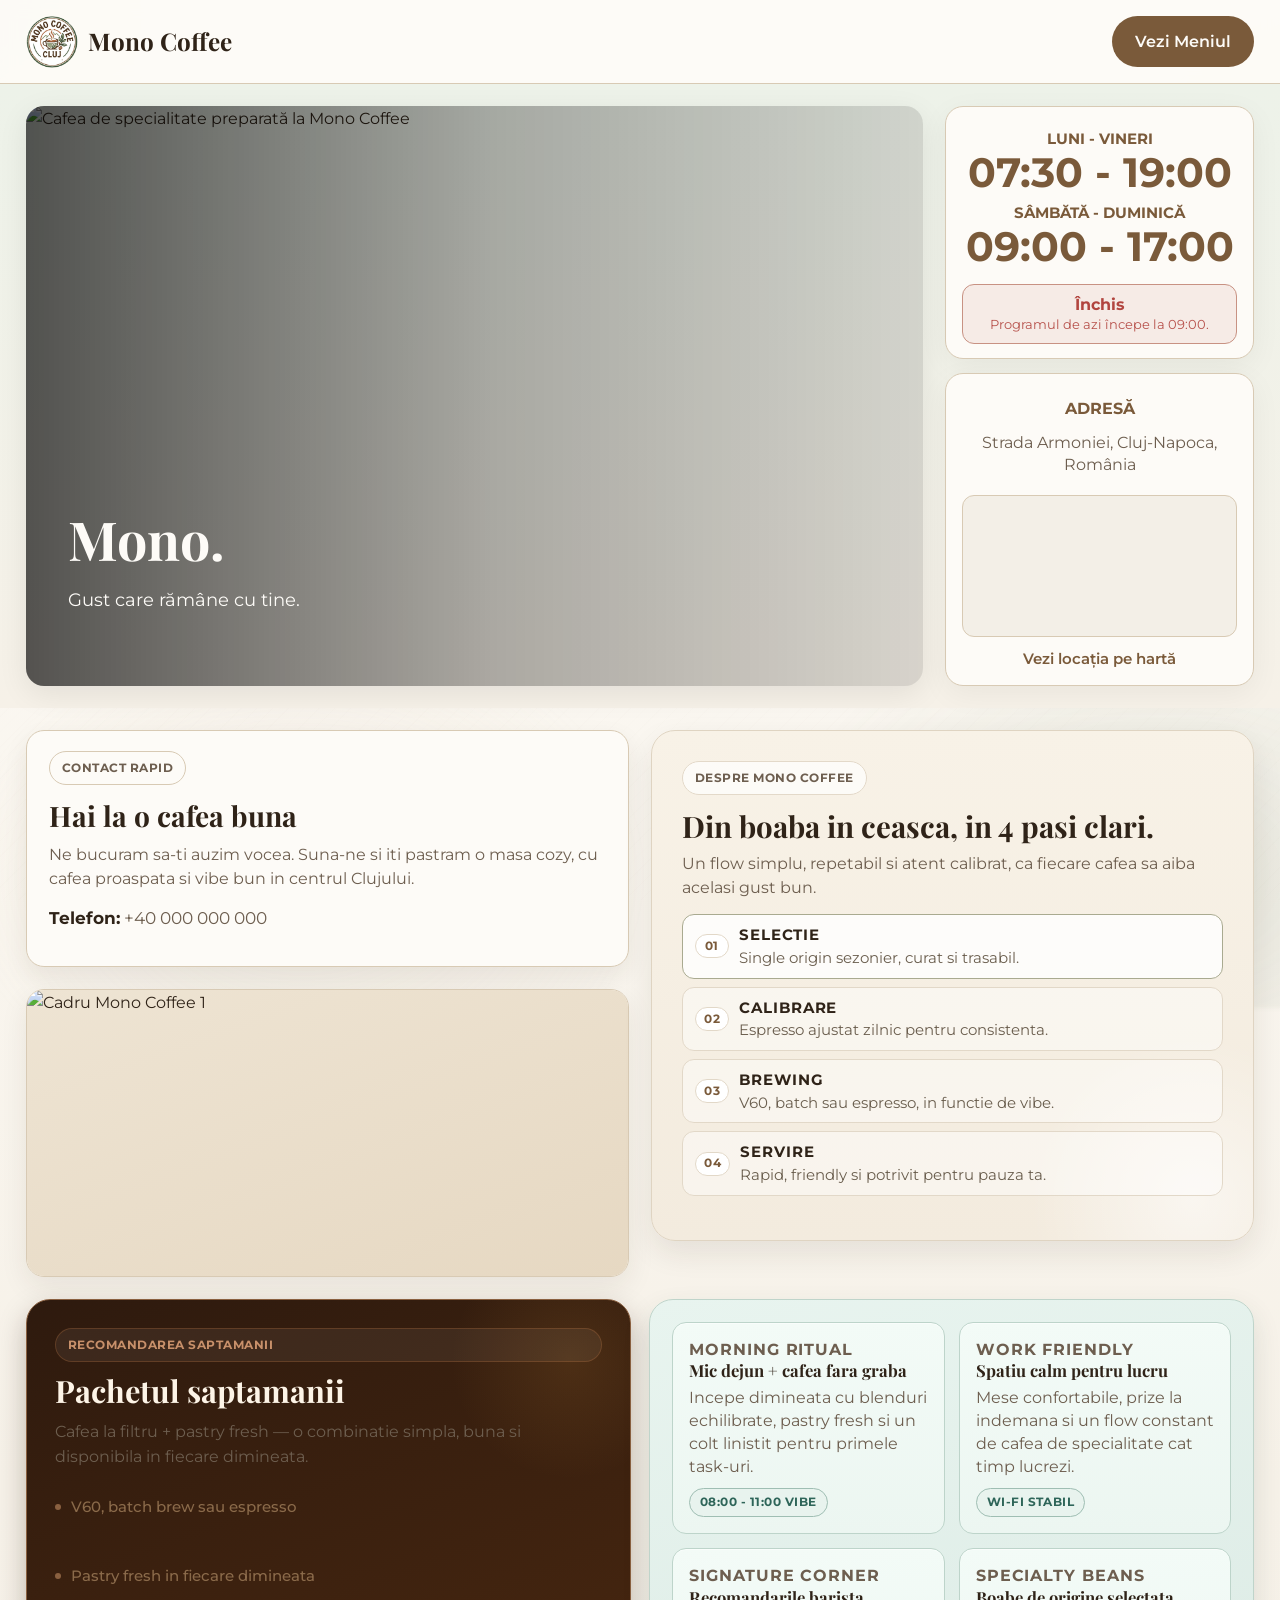
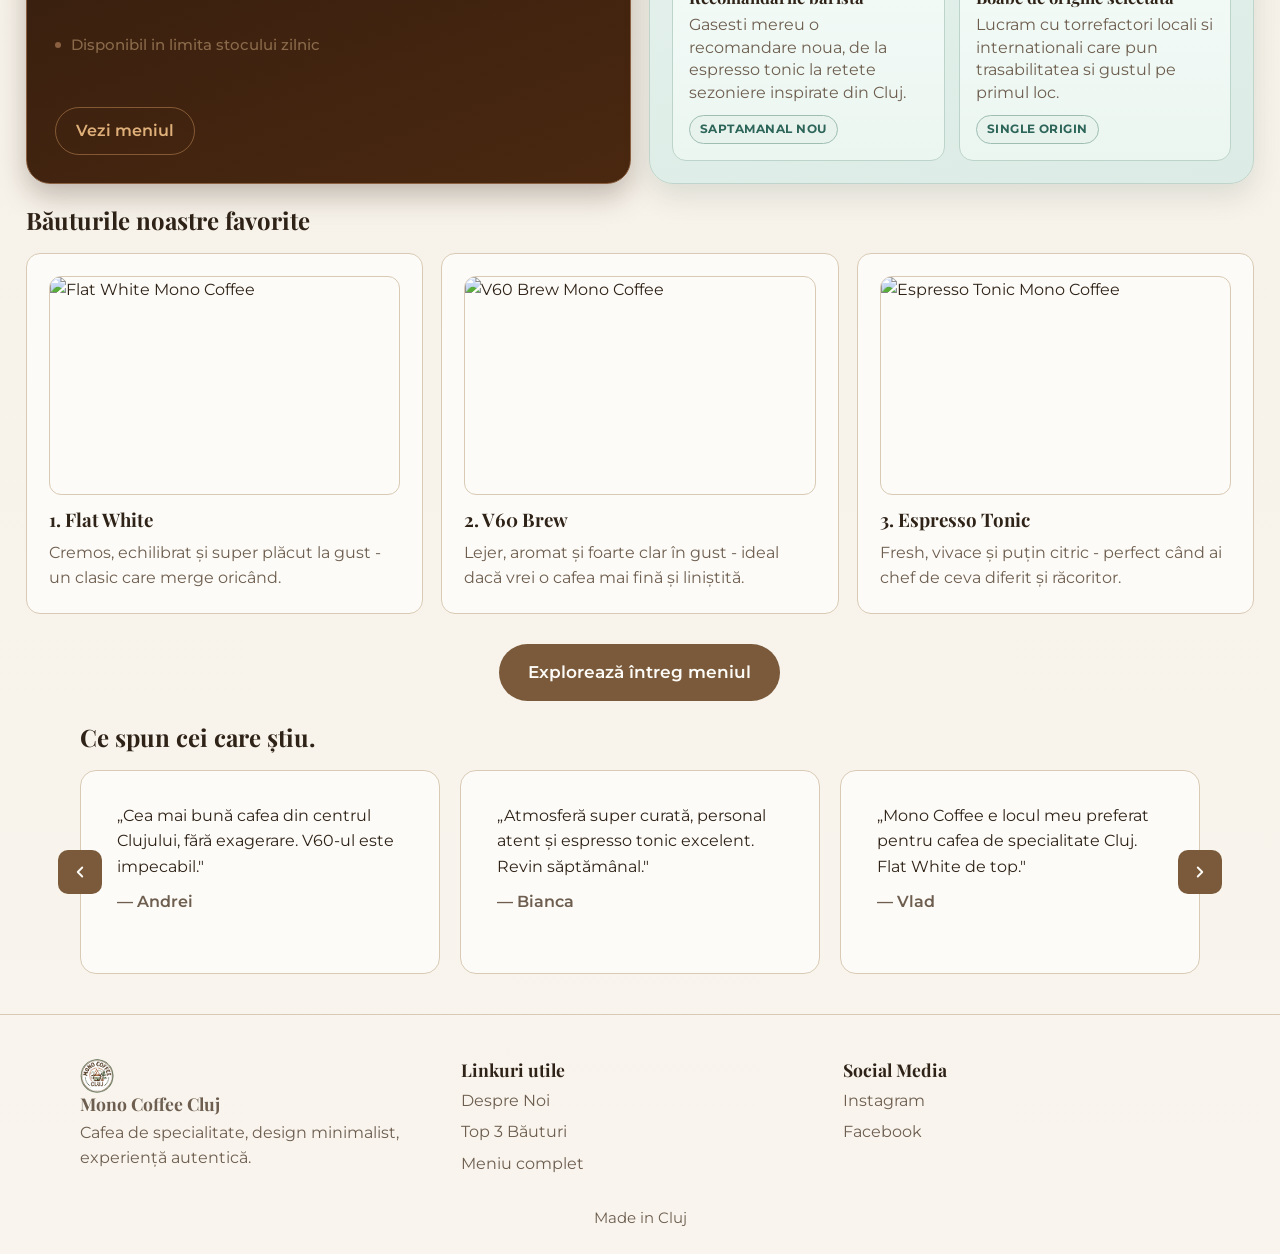
==== commit 548b0164: "Add weekly package sidebar and restyle about Insert a new aside promo (Recomandarea saptamanii) into" ====
--- a/index.html
+++ b/index.html
@@ -174,6 +174,18 @@
 				</div>
 
 				<div class="about-bottom-row" aria-label="Ce gasesti la Mono Coffee">
+					<aside class="about-side-feature" aria-label="Recomandare speciala Mono Coffee">
+						<p class="about-kicker">Recomandarea saptamanii</p>
+						<h3 class="asf-title">Pachetul saptamanii</h3>
+						<p class="about-side-feature-text">Cafea la filtru + pastry fresh — o combinatie simpla, buna si disponibila in fiecare dimineata.</p>
+						<ul class="about-side-feature-list">
+							<li>V60, batch brew sau espresso</li>
+							<li>Pastry fresh in fiecare dimineata</li>
+							<li>Disponibil in limita stocului zilnic</li>
+						</ul>
+						<a class="btn asf-cta" href="menu.html">Vezi meniul</a>
+					</aside>
+
 					<div class="about-wide-highlights">
 						<div class="about-highlights">
 							<article class="about-highlight">
@@ -193,21 +205,15 @@
 								<h3>Recomandarile barista</h3>
 								<p>Gasesti mereu o recomandare noua, de la espresso tonic la retete sezoniere inspirate din Cluj.</p>
 								<span class="about-highlight-tag">Saptamanal nou</span>
-							</article>
-						</div>
-					</div>
-
-					<aside class="about-side-feature" aria-label="Recomandare speciala Mono Coffee">
-						<p class="about-kicker">Recomandare</p>
-						<h3>Pachetul saptamanii</h3>
-						<p class="about-side-feature-text">Alege o cafea la filtru + pastry la alegere si primesti o recomandare personalizata de boabe pentru acasa.</p>
-						<ul class="about-side-feature-list">
-							<li>Filtru V60 sau batch brew</li>
-							<li>Pastry fresh in fiecare dimineata</li>
-							<li>Disponibil in limita stocului zilnic</li>
-						</ul>
-						<a class="btn btn-accent" href="menu.html">Vezi oferta in meniu</a>
-					</aside>
+						</article>
+						<article class="about-highlight">
+							<p class="about-highlight-meta">Specialty beans</p>
+							<h3>Boabe de origine selectata</h3>
+							<p>Lucram cu torrefactori locali si internationali care pun trasabilitatea si gustul pe primul loc.</p>
+							<span class="about-highlight-tag">Single origin</span>
+						</article>
+					</div>
+					</div>
 				</div>
 			</div>
 		</section>
--- a/style.css
+++ b/style.css
@@ -777,71 +777,110 @@
 
 .about-highlights {
 	display: grid;
-	grid-template-columns: repeat(3, minmax(0, 1fr));
+	grid-template-columns: repeat(2, minmax(0, 1fr));
 	gap: 14px;
 }
 
 .about-wide-highlights {
 	margin-top: 22px;
-	border: 1px solid color-mix(in srgb, var(--line) 82%, #ffffff);
+	border: 1px solid #bfd4ca;
 	border-radius: 24px;
 	padding: clamp(16px, 2.2vw, 22px);
-	background: linear-gradient(180deg, #f7efe2 0%, #f2e8d9 100%);
-	box-shadow: 0 10px 26px rgba(47, 35, 24, 0.08);
+	background: linear-gradient(165deg, #e8f4ef 0%, #dcebe5 100%);
+	box-shadow: 0 12px 28px rgba(32, 66, 57, 0.12);
 	animation: about-showcase-in 760ms cubic-bezier(0.22, 0.61, 0.36, 1) both;
+	align-self: start;
+}
+
+.about-right-stack {
+	display: flex;
+	flex-direction: column;
+	gap: 22px;
 }
 
 .about-bottom-row {
 	display: grid;
-	grid-template-columns: minmax(0, 2.2fr) minmax(260px, 1fr);
+	grid-template-columns: 1fr 1fr;
 	gap: 18px;
 	align-items: stretch;
-	margin-top: 22px;
+	margin-top: 0;
 	grid-column: 1 / -1;
 }
 
 .about-bottom-row .about-wide-highlights {
 	margin-top: 0;
+	align-self: stretch;
 }
 
 .about-side-feature {
-	border: 1px solid color-mix(in srgb, var(--line) 82%, #ffffff);
+	position: relative;
+	overflow: hidden;
+	border: 1px solid #8a6040;
 	border-radius: 24px;
-	padding: clamp(18px, 2.2vw, 24px);
-	background: linear-gradient(180deg, #f8f1e6 0%, #f1e6d4 100%);
-	box-shadow: 0 10px 24px rgba(47, 35, 24, 0.08);
+	padding: clamp(22px, 2.4vw, 28px);
+	background: linear-gradient(160deg, #2e1a0e 0%, #4a2810 100%);
+	box-shadow: 0 12px 28px rgba(40, 18, 6, 0.26);
 	display: flex;
 	flex-direction: column;
-	gap: 10px;
+	gap: 12px;
 	animation: about-showcase-in 860ms cubic-bezier(0.22, 0.61, 0.36, 1) both;
-}
-
-.about-side-feature h3 {
-	font-size: clamp(1.2rem, 2.1vw, 1.6rem);
-	line-height: 1.2;
-	margin-bottom: 2px;
+	align-self: stretch;
+}
+
+.about-side-feature::before {
+	content: '';
+	position: absolute;
+	top: -60px;
+	right: -60px;
+	width: 240px;
+	height: 240px;
+	border-radius: 999px;
+	background: radial-gradient(circle, rgba(200, 140, 60, 0.14) 0%, transparent 70%);
+	pointer-events: none;
+}
+
+.about-side-feature > * {
+	position: relative;
+	z-index: 1;
+}
+
+.asf-title {
+	font-family: 'Playfair Display', serif;
+	font-size: clamp(1.5rem, 2.4vw, 2rem);
+	line-height: 1.12;
+	color: #fdf4e7;
+	margin-bottom: 0;
+}
+
+.about-side-feature .about-kicker {
+	color: #c8906a;
+	border-color: rgba(180, 110, 60, 0.3);
+	background: rgba(255, 255, 255, 0.06);
+	margin-bottom: 0;
 }
 
 .about-side-feature-text {
-	color: #695d4d;
+	color: #a07858;
 	line-height: 1.55;
-	margin-bottom: 2px;
+	margin-bottom: 0;
 }
 
 .about-side-feature-list {
 	list-style: none;
 	display: grid;
 	gap: 8px;
-	margin: 2px 0 8px;
+	margin: 0;
 	padding: 0;
+	flex: 1;
 }
 
 .about-side-feature-list li {
 	position: relative;
-	padding-left: 18px;
-	color: #64584b;
+	padding-left: 16px;
+	color: #8a6a4a;
 	font-weight: 500;
 	line-height: 1.4;
+	font-size: 0.95rem;
 }
 
 .about-side-feature-list li::before {
@@ -849,15 +888,29 @@
 	position: absolute;
 	left: 0;
 	top: 8px;
-	width: 7px;
-	height: 7px;
+	width: 6px;
+	height: 6px;
 	border-radius: 999px;
-	background: color-mix(in srgb, var(--brand-green) 76%, #2a3c27);
-}
-
-.about-side-feature .btn {
+	background: #8a6040;
+}
+
+.about-side-feature .btn,
+.about-side-feature .asf-cta {
 	margin-top: auto;
 	align-self: flex-start;
+	background: transparent;
+	border: 1px solid rgba(200, 144, 90, 0.5);
+	color: #e0b07a;
+	font-weight: 600;
+	padding: 10px 20px;
+}
+
+.about-side-feature .btn:hover,
+.about-side-feature .asf-cta:hover {
+	background: rgba(200, 144, 90, 0.12);
+	border-color: #c8906a;
+	color: #f0c090;
+	transform: translateY(-1px);
 }
 
 .about-highlight {
@@ -869,8 +922,8 @@
 
 .about-showcase .about-highlight,
 .about-wide-highlights .about-highlight {
-	background: linear-gradient(180deg, #f8f1e6 0%, #f3ebde 100%);
-	border-color: color-mix(in srgb, var(--line) 72%, #ffffff);
+	background: linear-gradient(180deg, #f3fbf7 0%, #ecf6f1 100%);
+	border-color: #bdd4ca;
 	box-shadow: inset 0 1px 0 rgba(255, 255, 255, 0.55);
 	padding: 16px;
 	transform: translateY(12px);
@@ -897,7 +950,7 @@
 	font-weight: 700;
 	letter-spacing: 0.06em;
 	text-transform: uppercase;
-	color: color-mix(in srgb, var(--brand-green) 64%, #22311f);
+	color: #2f6a5d;
 }
 
 .about-highlight-tag {
@@ -906,20 +959,20 @@
 	margin-top: 10px;
 	padding: 4px 10px;
 	border-radius: 999px;
-	border: 1px solid color-mix(in srgb, var(--brand-green) 26%, var(--line));
-	background: color-mix(in srgb, var(--brand-green-soft) 68%, #ffffff);
+	border: 1px solid #9fbeb3;
+	background: #e8f3ee;
 	font-size: 0.74rem;
 	font-weight: 700;
 	letter-spacing: 0.04em;
 	text-transform: uppercase;
-	color: color-mix(in srgb, var(--brand-green) 78%, #24331f);
+	color: #2e6559;
 }
 
 .about-showcase .about-highlight:hover,
 .about-wide-highlights .about-highlight:hover {
 	transform: translateY(-3px);
-	border-color: color-mix(in srgb, var(--brand-green) 30%, var(--line));
-	box-shadow: 0 10px 22px rgba(47, 35, 24, 0.12);
+	border-color: #7ea79a;
+	box-shadow: 0 10px 22px rgba(33, 77, 66, 0.16);
 }
 
 .about-showcase .about-highlight:nth-child(1),
@@ -1343,6 +1396,7 @@
 
 	.split-layout,
 	.about-duo-layout,
+	.about-right-stack,
 	.about-highlights,
 	.quality-grid,
 	.drink-grid,
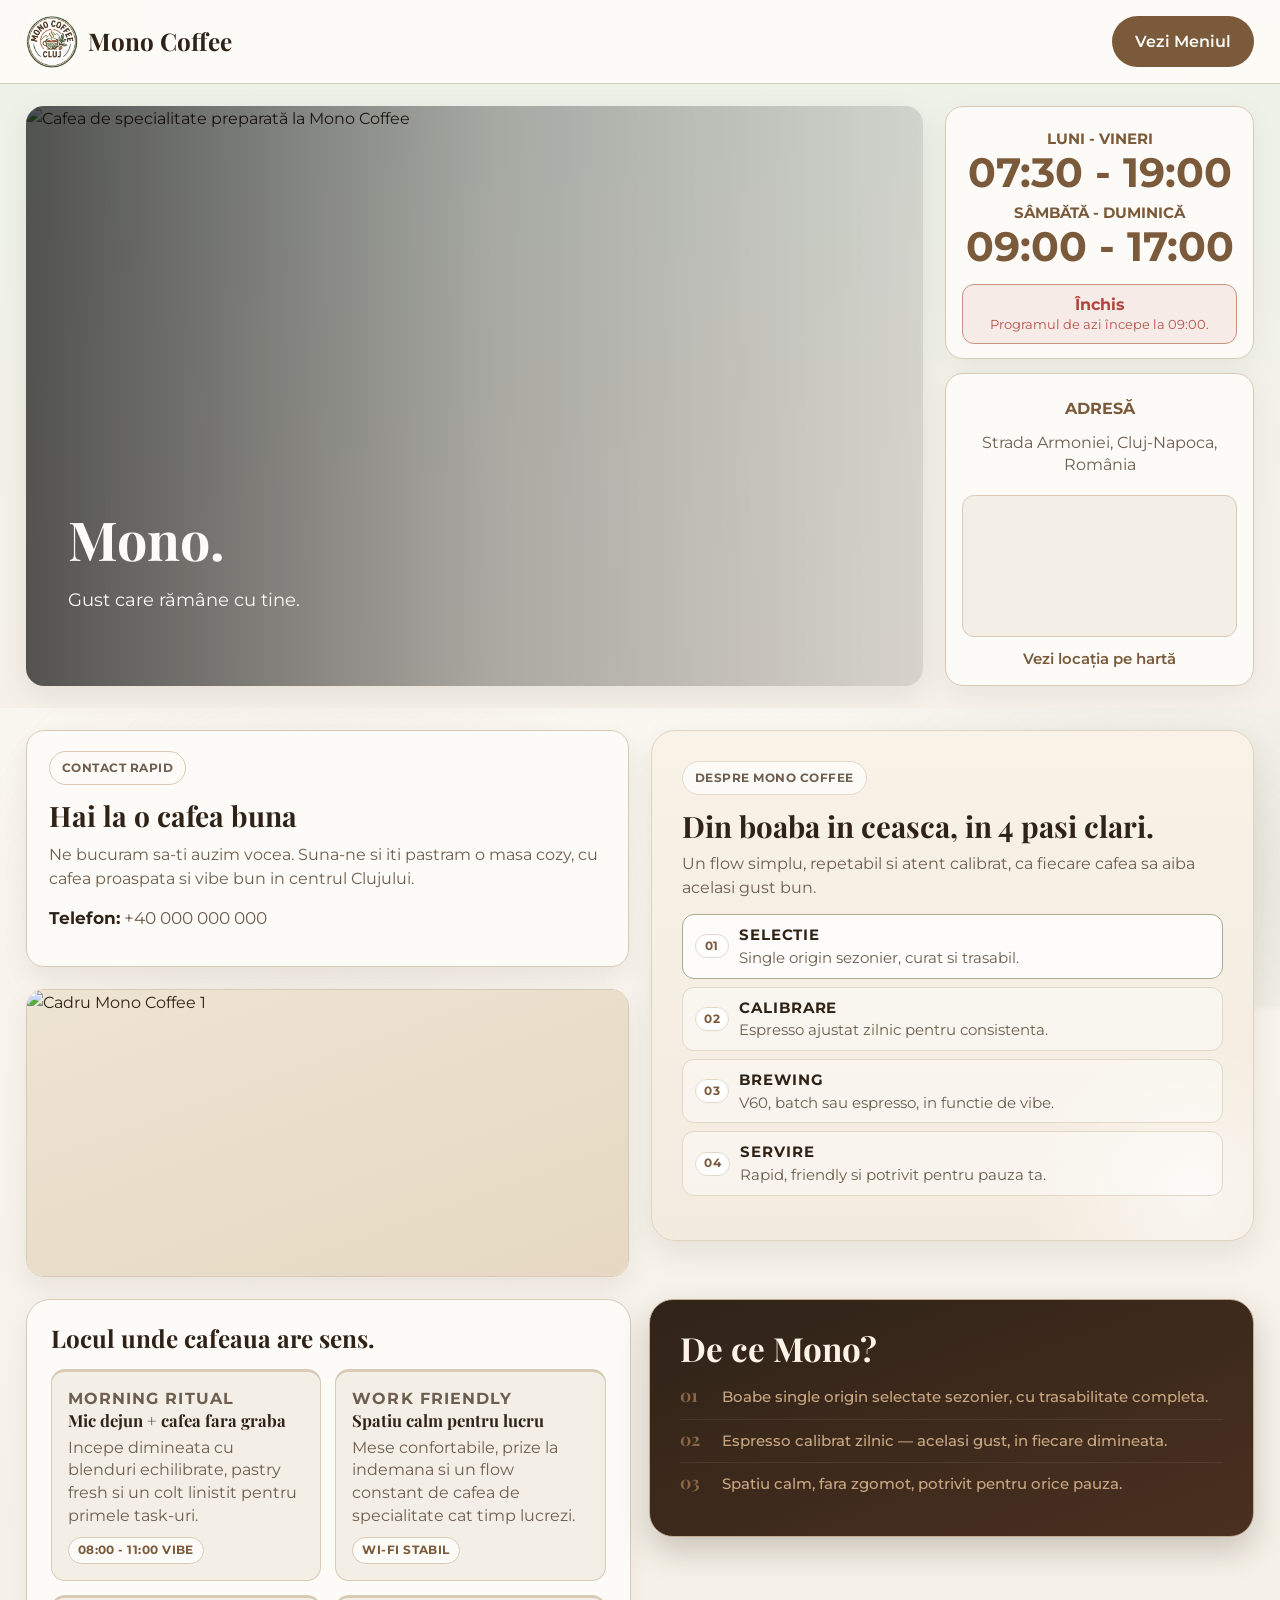
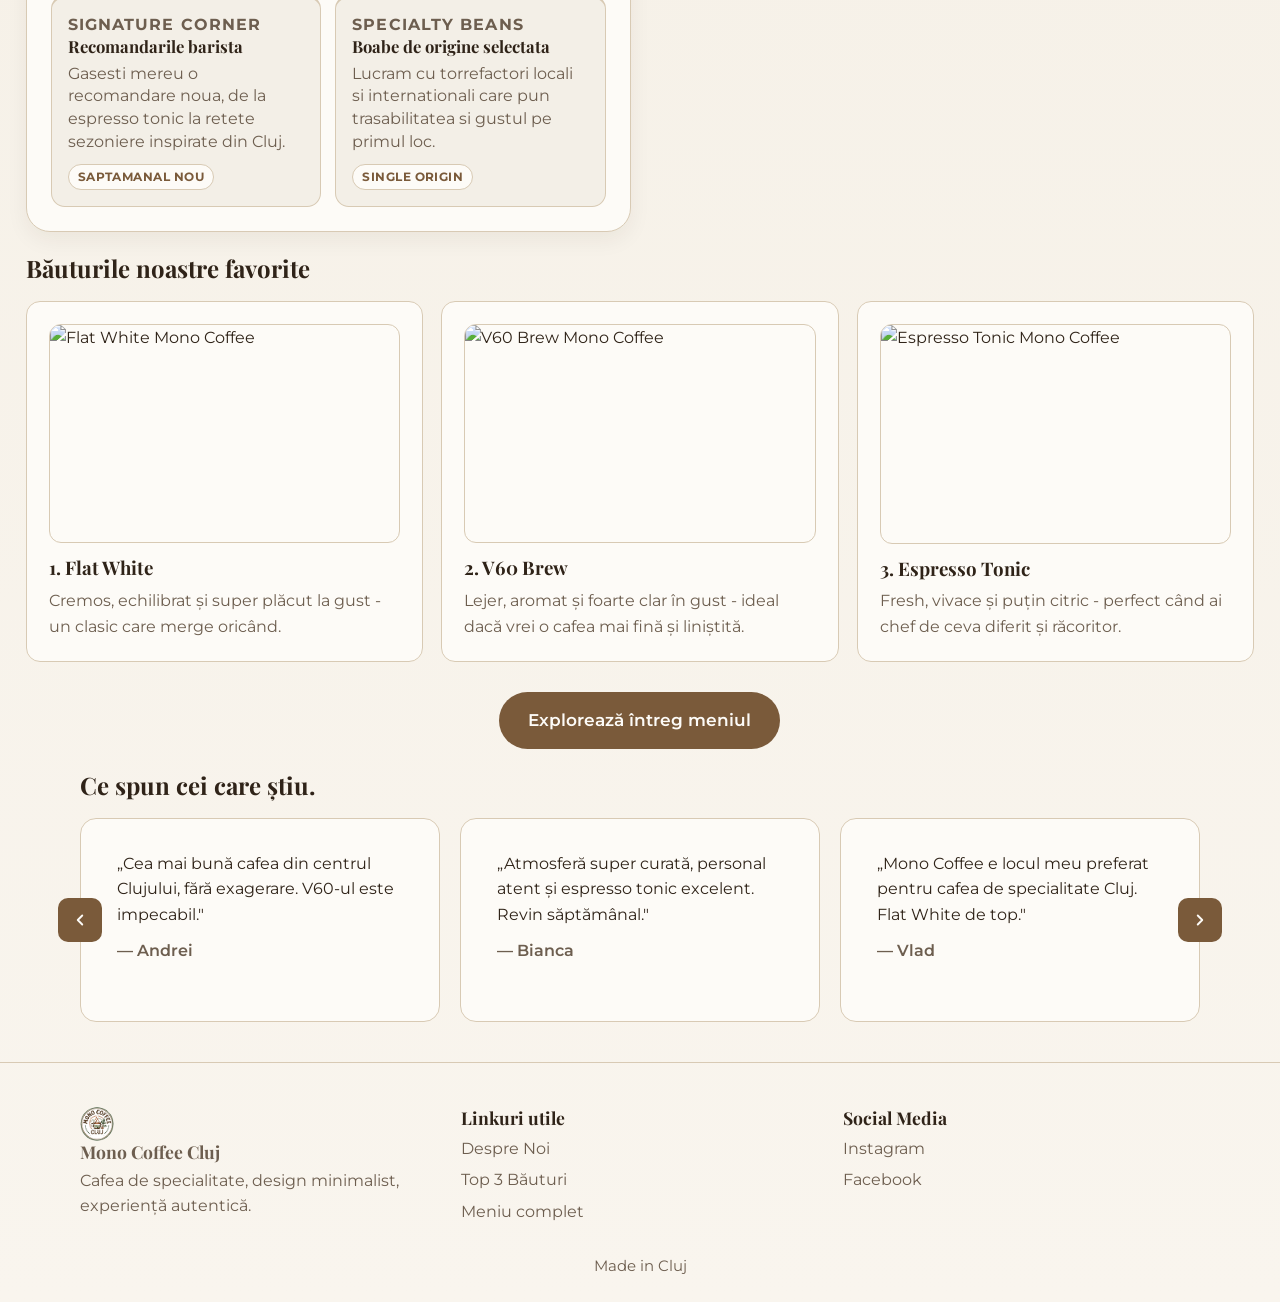
==== commit 8cddd053: "Update About section layout and styles Rework the About section HTML and CSS: move and restructure t" ====
--- a/index.html
+++ b/index.html
@@ -174,19 +174,8 @@
 				</div>
 
 				<div class="about-bottom-row" aria-label="Ce gasesti la Mono Coffee">
-					<aside class="about-side-feature" aria-label="Recomandare speciala Mono Coffee">
-						<p class="about-kicker">Recomandarea saptamanii</p>
-						<h3 class="asf-title">Pachetul saptamanii</h3>
-						<p class="about-side-feature-text">Cafea la filtru + pastry fresh — o combinatie simpla, buna si disponibila in fiecare dimineata.</p>
-						<ul class="about-side-feature-list">
-							<li>V60, batch brew sau espresso</li>
-							<li>Pastry fresh in fiecare dimineata</li>
-							<li>Disponibil in limita stocului zilnic</li>
-						</ul>
-						<a class="btn asf-cta" href="menu.html">Vezi meniul</a>
-					</aside>
-
 					<div class="about-wide-highlights">
+						<h3 class="awh-title">Locul unde cafeaua are sens.</h3>
 						<div class="about-highlights">
 							<article class="about-highlight">
 								<p class="about-highlight-meta">Morning ritual</p>
@@ -205,15 +194,33 @@
 								<h3>Recomandarile barista</h3>
 								<p>Gasesti mereu o recomandare noua, de la espresso tonic la retete sezoniere inspirate din Cluj.</p>
 								<span class="about-highlight-tag">Saptamanal nou</span>
-						</article>
-						<article class="about-highlight">
-							<p class="about-highlight-meta">Specialty beans</p>
-							<h3>Boabe de origine selectata</h3>
-							<p>Lucram cu torrefactori locali si internationali care pun trasabilitatea si gustul pe primul loc.</p>
-							<span class="about-highlight-tag">Single origin</span>
-						</article>
-					</div>
-					</div>
+							</article>
+							<article class="about-highlight">
+								<p class="about-highlight-meta">Specialty beans</p>
+								<h3>Boabe de origine selectata</h3>
+								<p>Lucram cu torrefactori locali si internationali care pun trasabilitatea si gustul pe primul loc.</p>
+								<span class="about-highlight-tag">Single origin</span>
+							</article>
+						</div>
+					</div>
+
+					<aside class="about-side-feature" aria-label="De ce Mono Coffee">
+						<h3 class="asf-title">De ce Mono?</h3>
+						<ol class="asf-numbered-list">
+							<li>
+								<span class="asf-num">01</span>
+								<span class="asf-num-text">Boabe single origin selectate sezonier, cu trasabilitate completa.</span>
+							</li>
+							<li>
+								<span class="asf-num">02</span>
+								<span class="asf-num-text">Espresso calibrat zilnic — acelasi gust, in fiecare dimineata.</span>
+							</li>
+							<li>
+								<span class="asf-num">03</span>
+								<span class="asf-num-text">Spatiu calm, fara zgomot, potrivit pentru orice pauza.</span>
+							</li>
+						</ol>
+					</aside>
 				</div>
 			</div>
 		</section>
--- a/style.css
+++ b/style.css
@@ -783,13 +783,16 @@
 
 .about-wide-highlights {
 	margin-top: 22px;
-	border: 1px solid #bfd4ca;
+	border: 1px solid var(--line);
 	border-radius: 24px;
-	padding: clamp(16px, 2.2vw, 22px);
-	background: linear-gradient(165deg, #e8f4ef 0%, #dcebe5 100%);
-	box-shadow: 0 12px 28px rgba(32, 66, 57, 0.12);
+	padding: clamp(16px, 2.2vw, 24px);
+	background: var(--bg);
+	box-shadow: 0 8px 22px rgba(47, 35, 24, 0.06);
 	animation: about-showcase-in 760ms cubic-bezier(0.22, 0.61, 0.36, 1) both;
-	align-self: start;
+	align-self: stretch;
+	display: flex;
+	flex-direction: column;
+	gap: 14px;
 }
 
 .about-right-stack {
@@ -802,7 +805,7 @@
 	display: grid;
 	grid-template-columns: 1fr 1fr;
 	gap: 18px;
-	align-items: stretch;
+	align-items: start;
 	margin-top: 0;
 	grid-column: 1 / -1;
 }
@@ -815,28 +818,19 @@
 .about-side-feature {
 	position: relative;
 	overflow: hidden;
-	border: 1px solid #8a6040;
+	border: 1px solid color-mix(in srgb, var(--accent) 28%, var(--line));
 	border-radius: 24px;
-	padding: clamp(22px, 2.4vw, 28px);
-	background: linear-gradient(160deg, #2e1a0e 0%, #4a2810 100%);
-	box-shadow: 0 12px 28px rgba(40, 18, 6, 0.26);
+	padding: clamp(22px, 2.4vw, 30px);
+	background: linear-gradient(160deg, var(--text) 0%, #4a3020 100%);
+	box-shadow: 0 14px 32px rgba(47, 35, 24, 0.22);
 	display: flex;
 	flex-direction: column;
-	gap: 12px;
+	gap: 10px;
 	animation: about-showcase-in 860ms cubic-bezier(0.22, 0.61, 0.36, 1) both;
-	align-self: stretch;
 }
 
 .about-side-feature::before {
-	content: '';
-	position: absolute;
-	top: -60px;
-	right: -60px;
-	width: 240px;
-	height: 240px;
-	border-radius: 999px;
-	background: radial-gradient(circle, rgba(200, 140, 60, 0.14) 0%, transparent 70%);
-	pointer-events: none;
+	display: none;
 }
 
 .about-side-feature > * {
@@ -846,23 +840,61 @@
 
 .asf-title {
 	font-family: 'Playfair Display', serif;
-	font-size: clamp(1.5rem, 2.4vw, 2rem);
-	line-height: 1.12;
+	font-size: clamp(1.7rem, 2.6vw, 2.2rem);
+	line-height: 1.1;
 	color: #fdf4e7;
 	margin-bottom: 0;
 }
 
 .about-side-feature .about-kicker {
-	color: #c8906a;
-	border-color: rgba(180, 110, 60, 0.3);
-	background: rgba(255, 255, 255, 0.06);
+	color: color-mix(in srgb, var(--accent) 70%, #c8a070);
+	border-color: rgba(200, 150, 80, 0.3);
+	background: rgba(255, 255, 255, 0.07);
 	margin-bottom: 0;
 }
 
 .about-side-feature-text {
-	color: #a07858;
+	color: #a08060;
 	line-height: 1.55;
 	margin-bottom: 0;
+}
+
+.asf-numbered-list {
+	list-style: none;
+	padding: 0;
+	margin: 0;
+	display: flex;
+	flex-direction: column;
+	gap: 0;
+}
+
+.asf-numbered-list li {
+	display: flex;
+	align-items: baseline;
+	gap: 14px;
+	padding: 10px 0;
+	border-bottom: 1px solid rgba(255, 255, 255, 0.08);
+}
+
+.asf-numbered-list li:last-child {
+	border-bottom: none;
+}
+
+.asf-num {
+	flex-shrink: 0;
+	font-family: 'Playfair Display', serif;
+	font-size: 1.1rem;
+	font-weight: 700;
+	color: color-mix(in srgb, var(--accent) 80%, #c8a070);
+	line-height: 1;
+	min-width: 28px;
+}
+
+.asf-num-text {
+	color: #c8a882;
+	font-size: 0.94rem;
+	line-height: 1.5;
+	font-weight: 500;
 }
 
 .about-side-feature-list {
@@ -877,7 +909,7 @@
 .about-side-feature-list li {
 	position: relative;
 	padding-left: 16px;
-	color: #8a6a4a;
+	color: var(--muted);
 	font-weight: 500;
 	line-height: 1.4;
 	font-size: 0.95rem;
@@ -891,26 +923,27 @@
 	width: 6px;
 	height: 6px;
 	border-radius: 999px;
-	background: #8a6040;
+	background: var(--accent);
 }
 
 .about-side-feature .btn,
 .about-side-feature .asf-cta {
-	margin-top: auto;
 	align-self: flex-start;
-	background: transparent;
-	border: 1px solid rgba(200, 144, 90, 0.5);
-	color: #e0b07a;
+	background: rgba(255, 255, 255, 0.10);
+	border: 1px solid rgba(255, 255, 255, 0.18);
+	color: #f2e4ce;
 	font-weight: 600;
-	padding: 10px 20px;
+	padding: 10px 22px;
+	backdrop-filter: blur(4px);
 }
 
 .about-side-feature .btn:hover,
 .about-side-feature .asf-cta:hover {
-	background: rgba(200, 144, 90, 0.12);
-	border-color: #c8906a;
-	color: #f0c090;
+	background: rgba(255, 255, 255, 0.17);
+	border-color: rgba(255, 255, 255, 0.3);
+	color: #fff;
 	transform: translateY(-1px);
+	box-shadow: 0 6px 18px rgba(0, 0, 0, 0.2);
 }
 
 .about-highlight {
@@ -920,16 +953,32 @@
 	background: var(--bg-soft);
 }
 
+.awh-title {
+	font-family: 'Playfair Display', serif;
+	font-size: clamp(1.2rem, 1.9vw, 1.55rem);
+	line-height: 1.2;
+	color: var(--text);
+	margin-bottom: 2px;
+}
+
 .about-showcase .about-highlight,
 .about-wide-highlights .about-highlight {
-	background: linear-gradient(180deg, #f3fbf7 0%, #ecf6f1 100%);
-	border-color: #bdd4ca;
-	box-shadow: inset 0 1px 0 rgba(255, 255, 255, 0.55);
+	background: var(--bg-soft);
+	border: 1px solid var(--line);
+	border-top: 3px solid var(--line);
+	border-radius: 14px;
+	box-shadow: none;
 	padding: 16px;
 	transform: translateY(12px);
 	opacity: 0;
 	animation: about-card-in 700ms cubic-bezier(0.22, 0.61, 0.36, 1) forwards;
-	transition: transform 260ms ease, box-shadow 260ms ease, border-color 260ms ease;
+	transition: border-color 220ms ease, transform 220ms ease, box-shadow 220ms ease;
+}
+
+.about-wide-highlights .about-highlight:hover {
+	transform: translateY(-2px);
+	border-top-color: var(--accent);
+	box-shadow: 0 8px 20px rgba(47, 35, 24, 0.1);
 }
 
 .about-showcase .about-highlight h3,
@@ -945,35 +994,30 @@
 }
 
 .about-highlight-meta {
-	margin-bottom: 6px;
-	font-size: 0.76rem;
+	margin-bottom: 5px;
+	font-size: 0.74rem;
 	font-weight: 700;
-	letter-spacing: 0.06em;
+	letter-spacing: 0.07em;
 	text-transform: uppercase;
-	color: #2f6a5d;
+	color: var(--muted);
 }
 
 .about-highlight-tag {
 	display: inline-flex;
 	align-items: center;
 	margin-top: 10px;
-	padding: 4px 10px;
+	padding: 3px 9px;
 	border-radius: 999px;
-	border: 1px solid #9fbeb3;
-	background: #e8f3ee;
-	font-size: 0.74rem;
+	border: 1px solid var(--line);
+	background: var(--bg);
+	font-size: 0.72rem;
 	font-weight: 700;
 	letter-spacing: 0.04em;
 	text-transform: uppercase;
-	color: #2e6559;
-}
-
-.about-showcase .about-highlight:hover,
-.about-wide-highlights .about-highlight:hover {
-	transform: translateY(-3px);
-	border-color: #7ea79a;
-	box-shadow: 0 10px 22px rgba(33, 77, 66, 0.16);
-}
+	color: var(--accent);
+}
+
+/* hover handled per-container above */
 
 .about-showcase .about-highlight:nth-child(1),
 .about-wide-highlights .about-highlight:nth-child(1) {
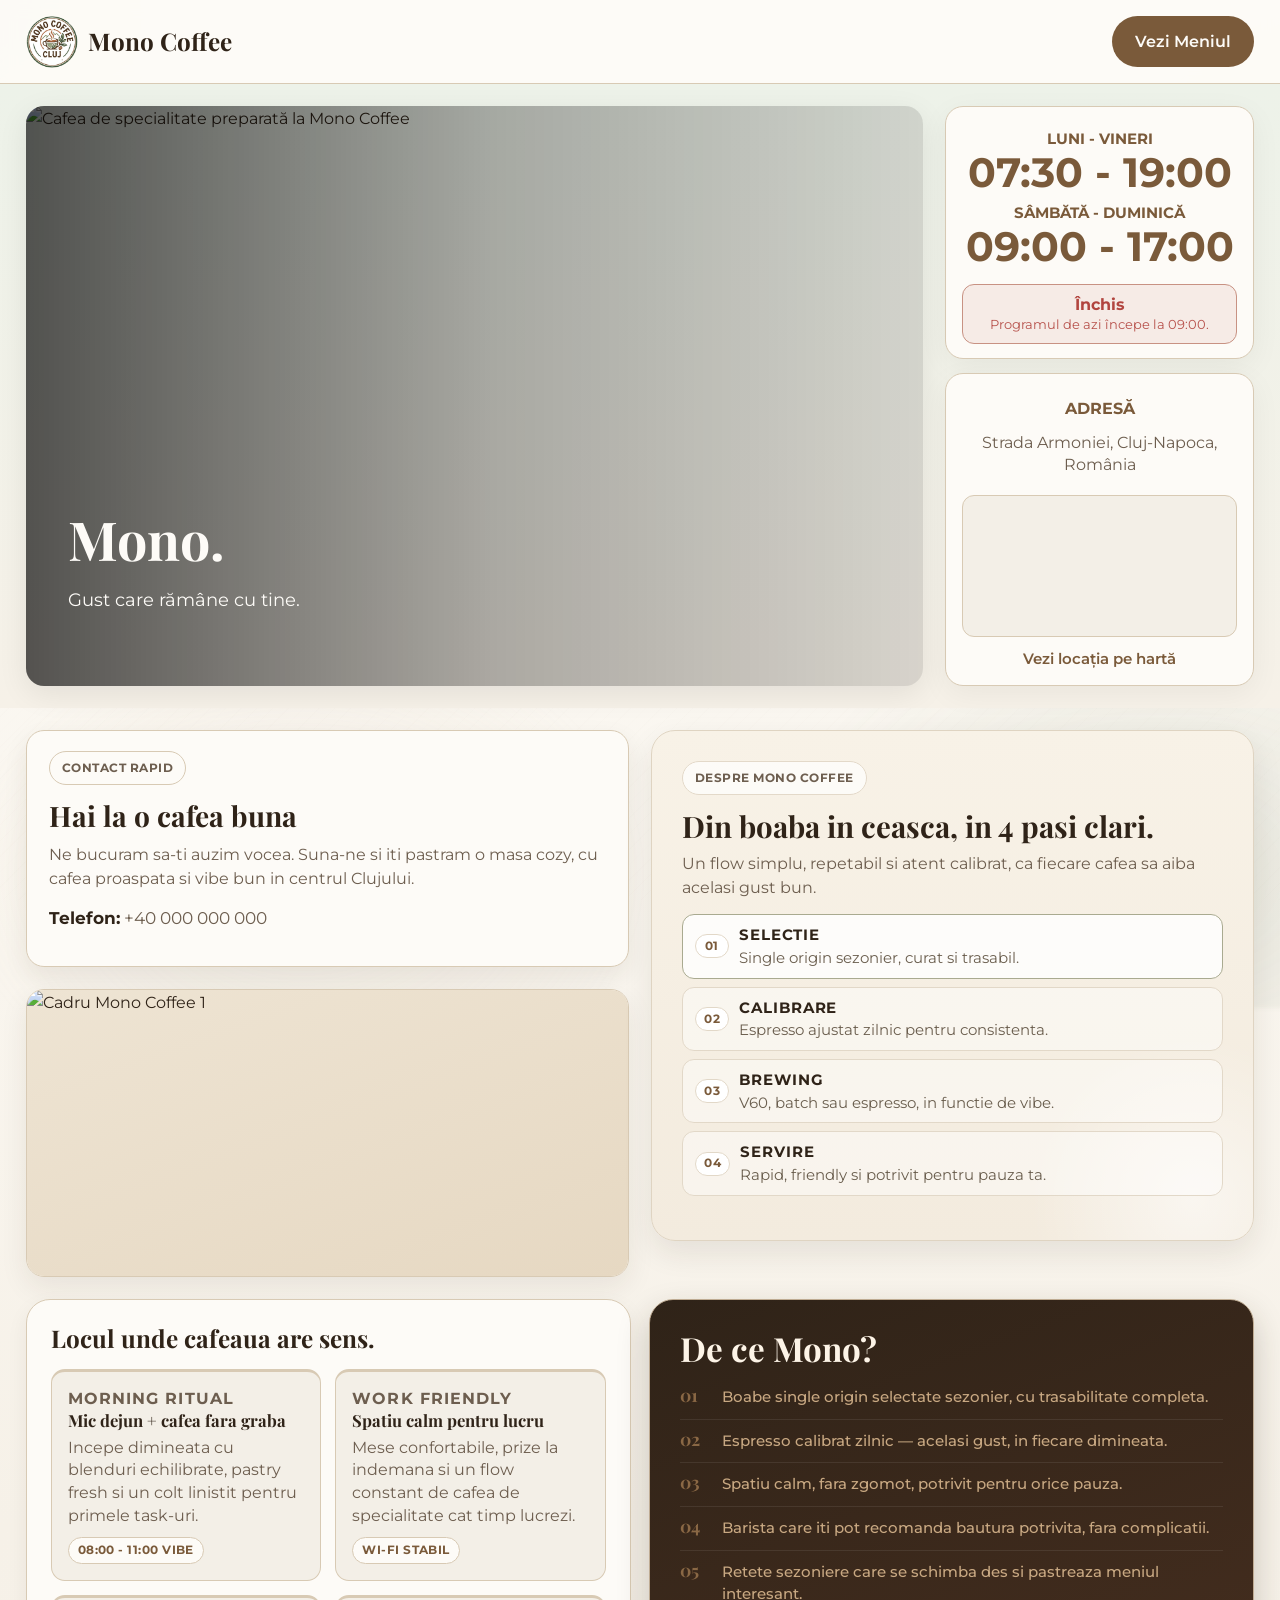
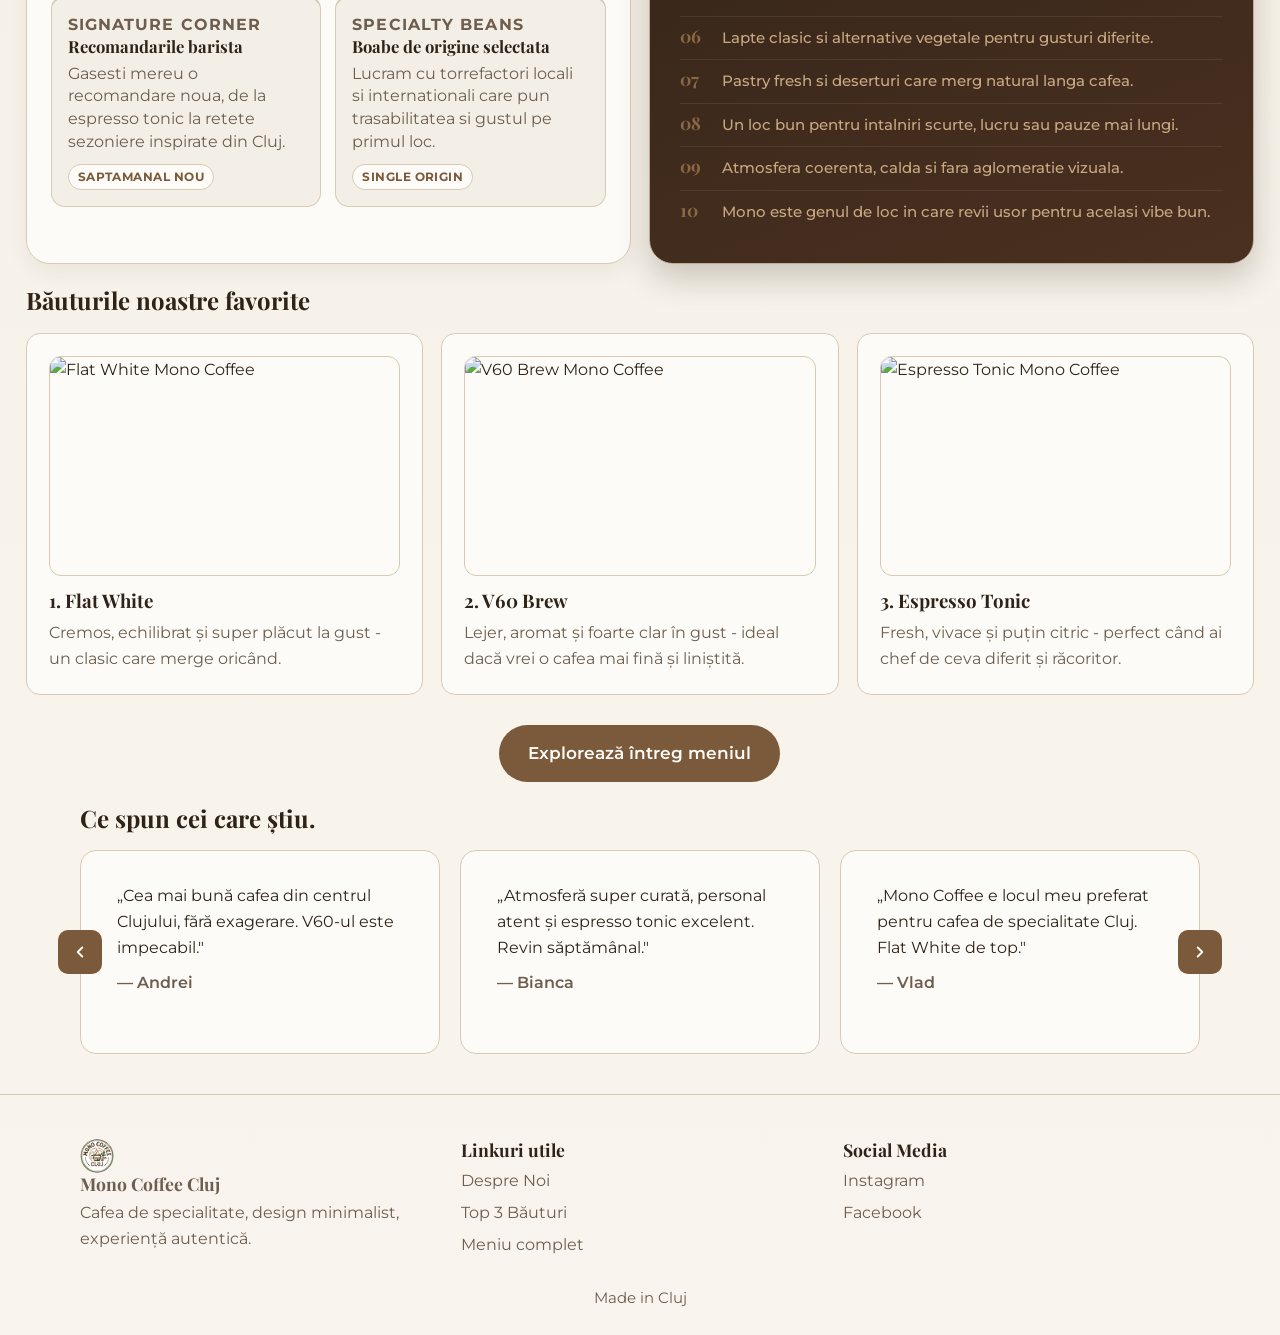
==== commit 00da1dd3: "Add items 04–10 to features list Extend the ordered features/benefits list in index.html by adding i" ====
--- a/index.html
+++ b/index.html
@@ -219,6 +219,34 @@
 								<span class="asf-num">03</span>
 								<span class="asf-num-text">Spatiu calm, fara zgomot, potrivit pentru orice pauza.</span>
 							</li>
+							<li>
+								<span class="asf-num">04</span>
+								<span class="asf-num-text">Barista care iti pot recomanda bautura potrivita, fara complicatii.</span>
+							</li>
+							<li>
+								<span class="asf-num">05</span>
+								<span class="asf-num-text">Retete sezoniere care se schimba des si pastreaza meniul interesant.</span>
+							</li>
+							<li>
+								<span class="asf-num">06</span>
+								<span class="asf-num-text">Lapte clasic si alternative vegetale pentru gusturi diferite.</span>
+							</li>
+							<li>
+								<span class="asf-num">07</span>
+								<span class="asf-num-text">Pastry fresh si deserturi care merg natural langa cafea.</span>
+							</li>
+							<li>
+								<span class="asf-num">08</span>
+								<span class="asf-num-text">Un loc bun pentru intalniri scurte, lucru sau pauze mai lungi.</span>
+							</li>
+							<li>
+								<span class="asf-num">09</span>
+								<span class="asf-num-text">Atmosfera coerenta, calda si fara aglomeratie vizuala.</span>
+							</li>
+							<li>
+								<span class="asf-num">10</span>
+								<span class="asf-num-text">Mono este genul de loc in care revii usor pentru acelasi vibe bun.</span>
+							</li>
 						</ol>
 					</aside>
 				</div>
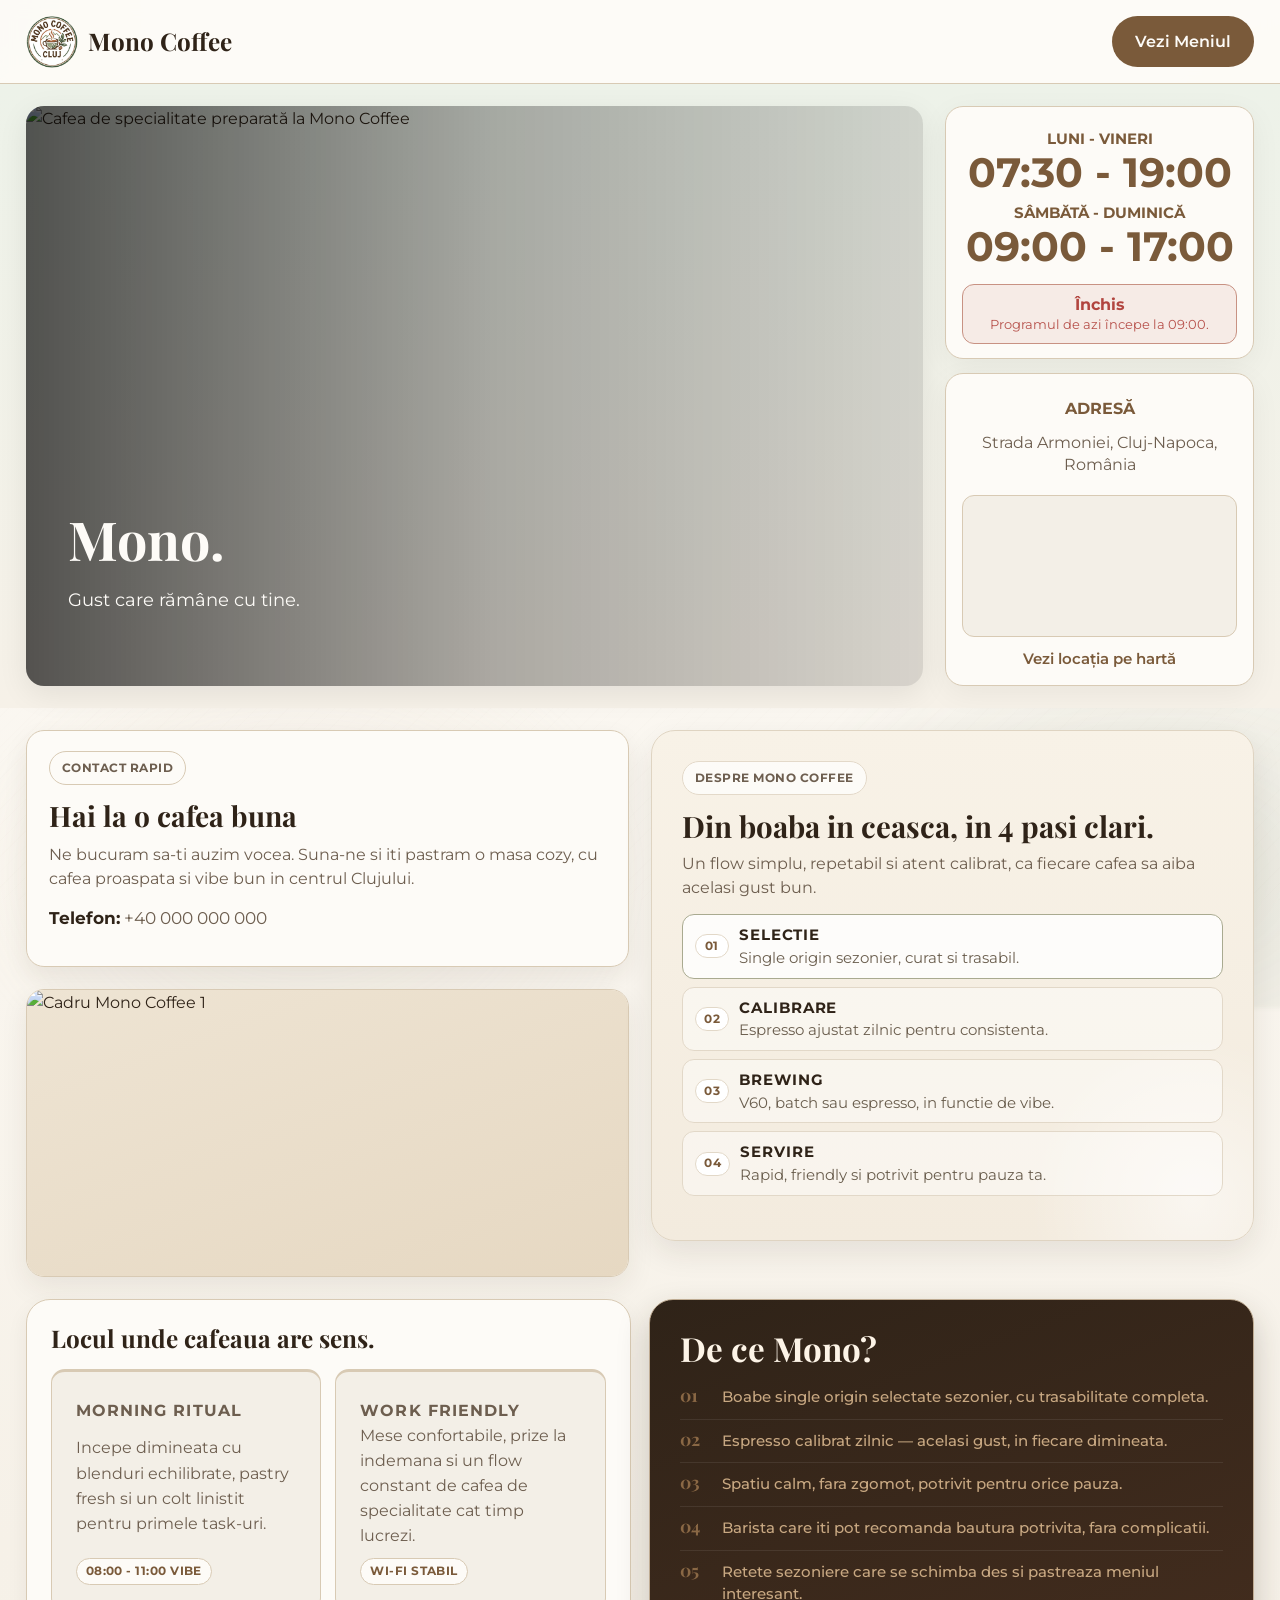
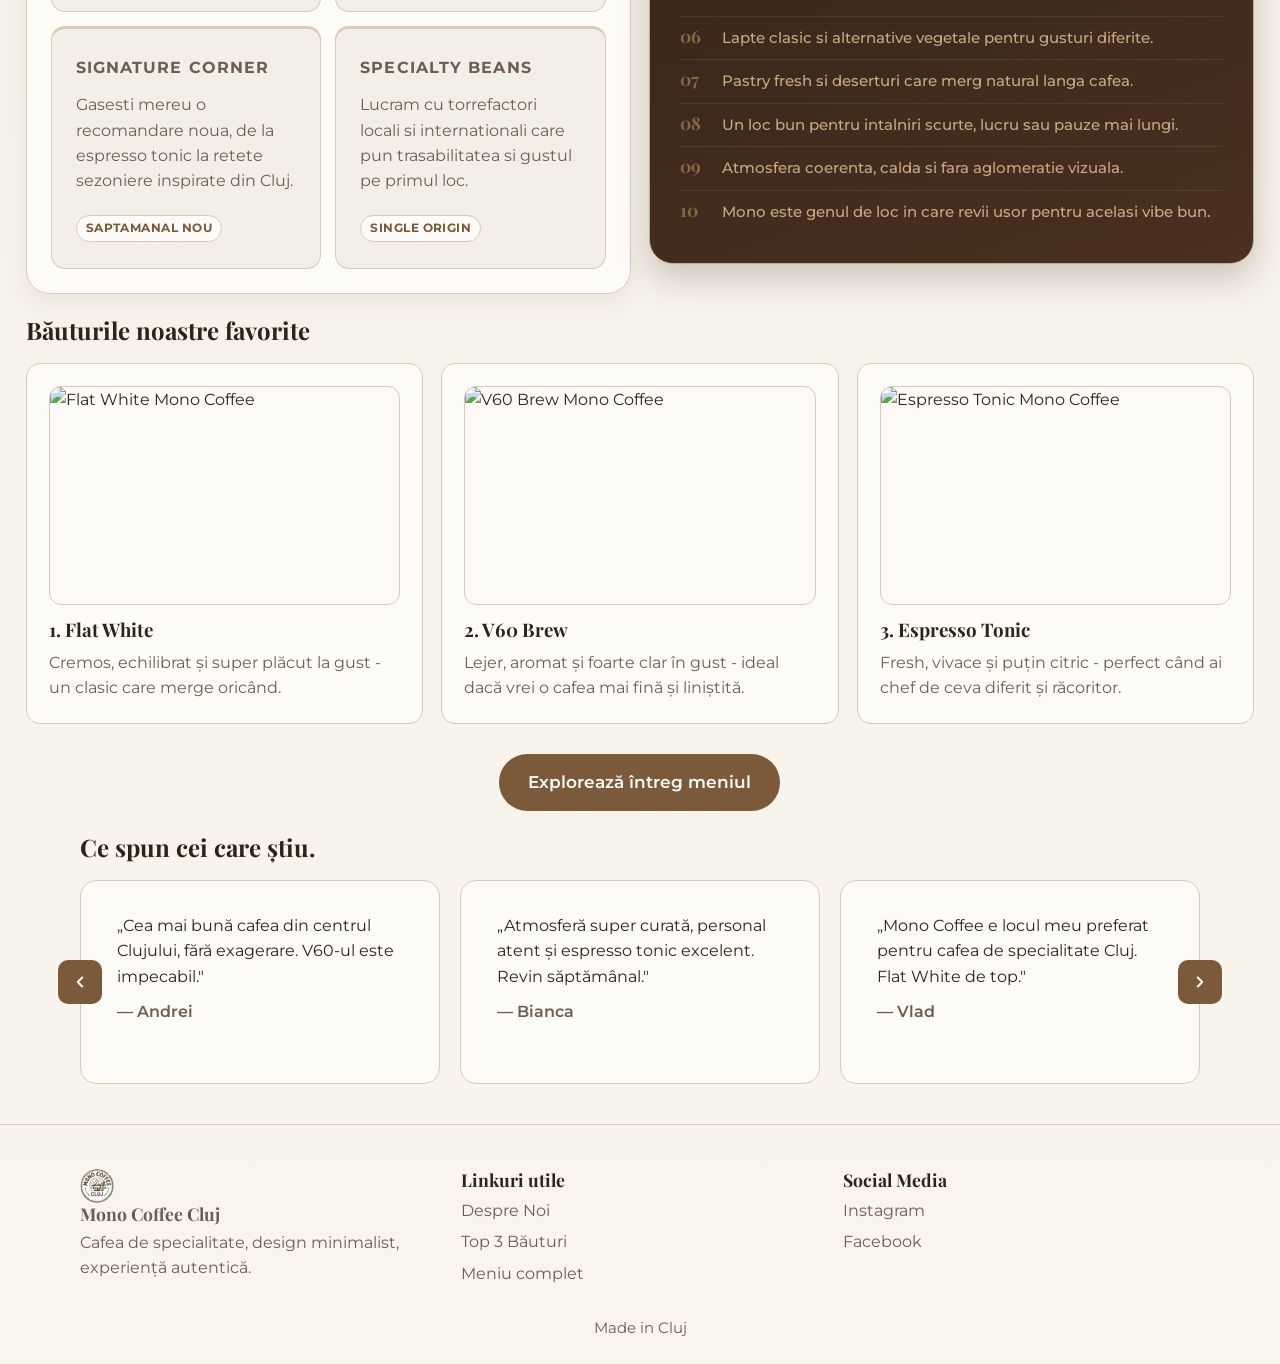
==== commit 61377e45: "Remove about card headings and update styles Drop the <h3> headings from the about-highlight cards i" ====
--- a/index.html
+++ b/index.html
@@ -179,25 +179,21 @@
 						<div class="about-highlights">
 							<article class="about-highlight">
 								<p class="about-highlight-meta">Morning ritual</p>
-								<h3>Mic dejun + cafea fara graba</h3>
 								<p>Incepe dimineata cu blenduri echilibrate, pastry fresh si un colt linistit pentru primele task-uri.</p>
 								<span class="about-highlight-tag">08:00 - 11:00 vibe</span>
 							</article>
 							<article class="about-highlight">
 								<p class="about-highlight-meta">Work friendly</p>
-								<h3>Spatiu calm pentru lucru</h3>
 								<p>Mese confortabile, prize la indemana si un flow constant de cafea de specialitate cat timp lucrezi.</p>
 								<span class="about-highlight-tag">Wi-Fi stabil</span>
 							</article>
 							<article class="about-highlight">
 								<p class="about-highlight-meta">Signature corner</p>
-								<h3>Recomandarile barista</h3>
 								<p>Gasesti mereu o recomandare noua, de la espresso tonic la retete sezoniere inspirate din Cluj.</p>
 								<span class="about-highlight-tag">Saptamanal nou</span>
 							</article>
 							<article class="about-highlight">
 								<p class="about-highlight-meta">Specialty beans</p>
-								<h3>Boabe de origine selectata</h3>
 								<p>Lucram cu torrefactori locali si internationali care pun trasabilitatea si gustul pe primul loc.</p>
 								<span class="about-highlight-tag">Single origin</span>
 							</article>
--- a/style.css
+++ b/style.css
@@ -778,6 +778,7 @@
 .about-highlights {
 	display: grid;
 	grid-template-columns: repeat(2, minmax(0, 1fr));
+	grid-auto-rows: 1fr;
 	gap: 14px;
 }
 
@@ -968,7 +969,10 @@
 	border-top: 3px solid var(--line);
 	border-radius: 14px;
 	box-shadow: none;
-	padding: 16px;
+	padding: 26px 24px;
+	display: flex;
+	flex-direction: column;
+	justify-content: space-between;
 	transform: translateY(12px);
 	opacity: 0;
 	animation: about-card-in 700ms cubic-bezier(0.22, 0.61, 0.36, 1) forwards;
@@ -990,7 +994,7 @@
 .about-showcase .about-highlight p,
 .about-wide-highlights .about-highlight p {
 	font-size: 0.98rem;
-	line-height: 1.45;
+	line-height: 1.6;
 }
 
 .about-highlight-meta {
@@ -1005,6 +1009,7 @@
 .about-highlight-tag {
 	display: inline-flex;
 	align-items: center;
+	align-self: flex-start;
 	margin-top: 10px;
 	padding: 3px 9px;
 	border-radius: 999px;
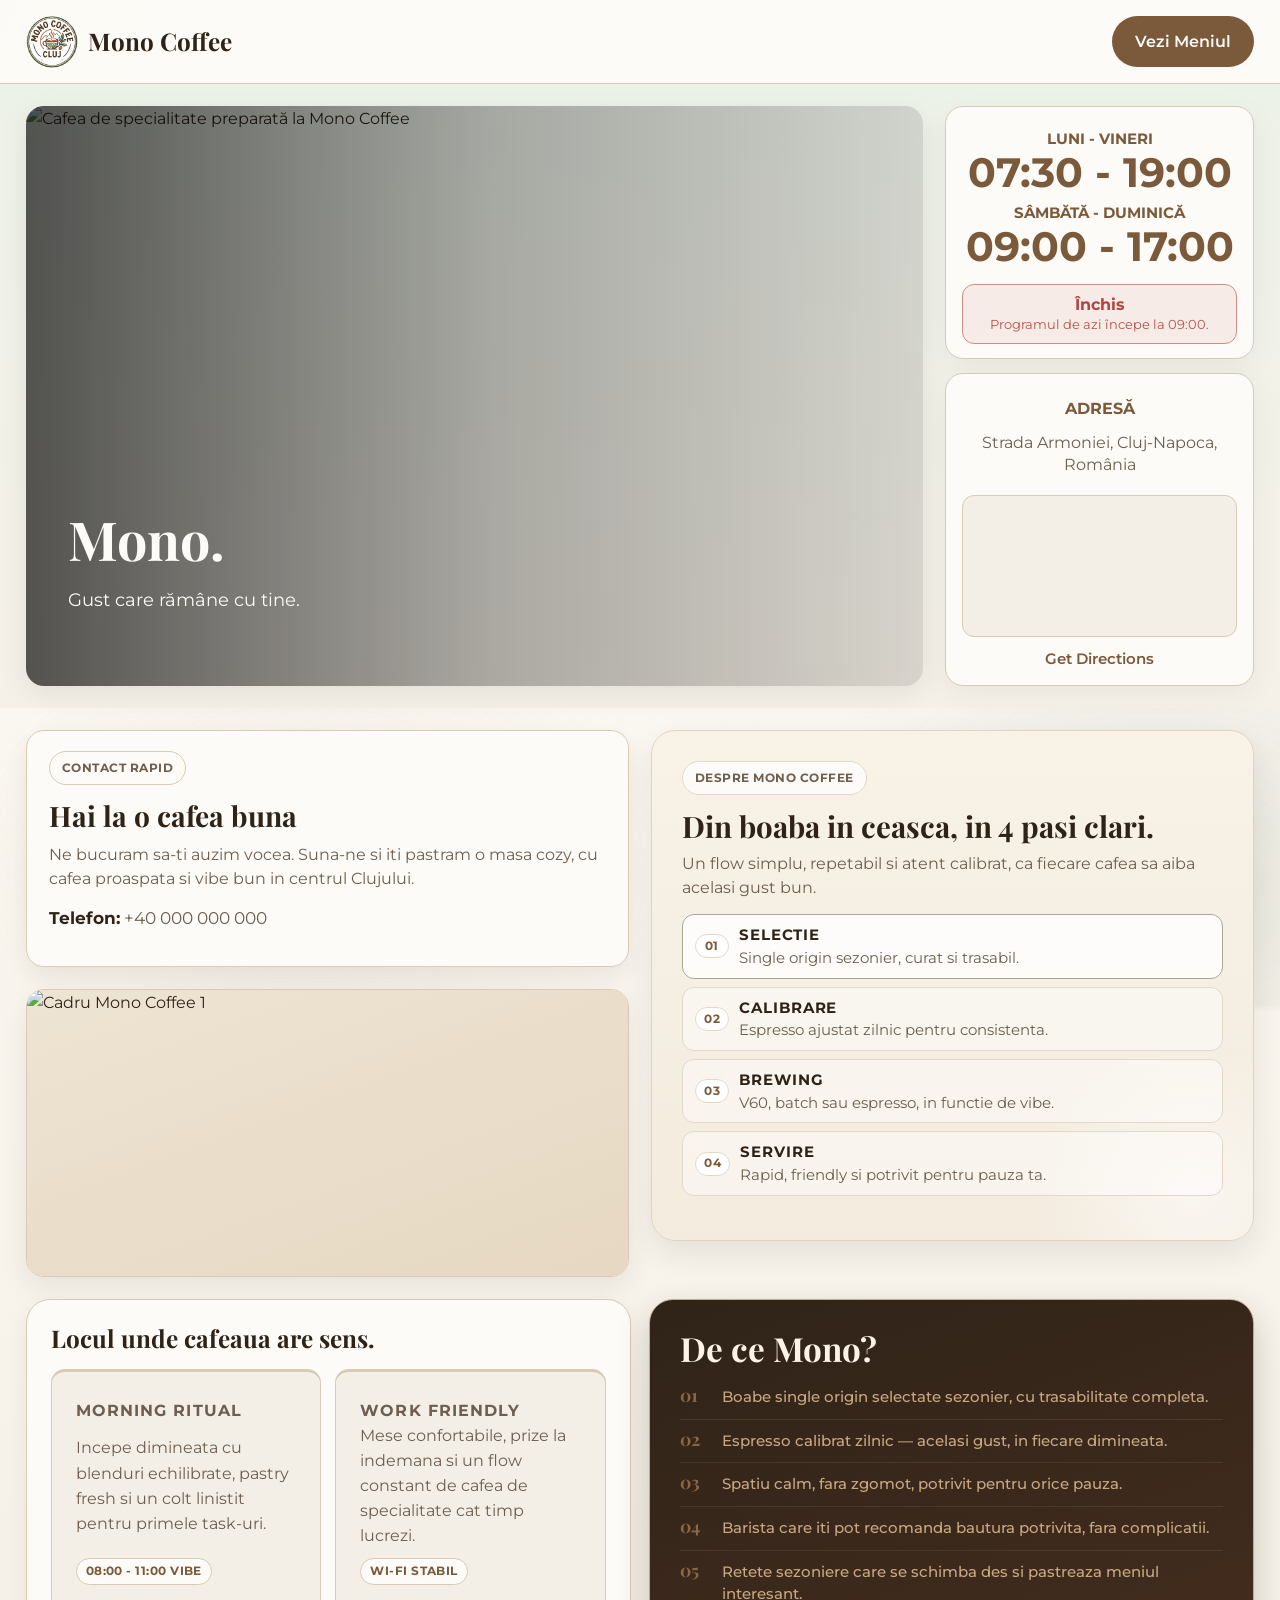
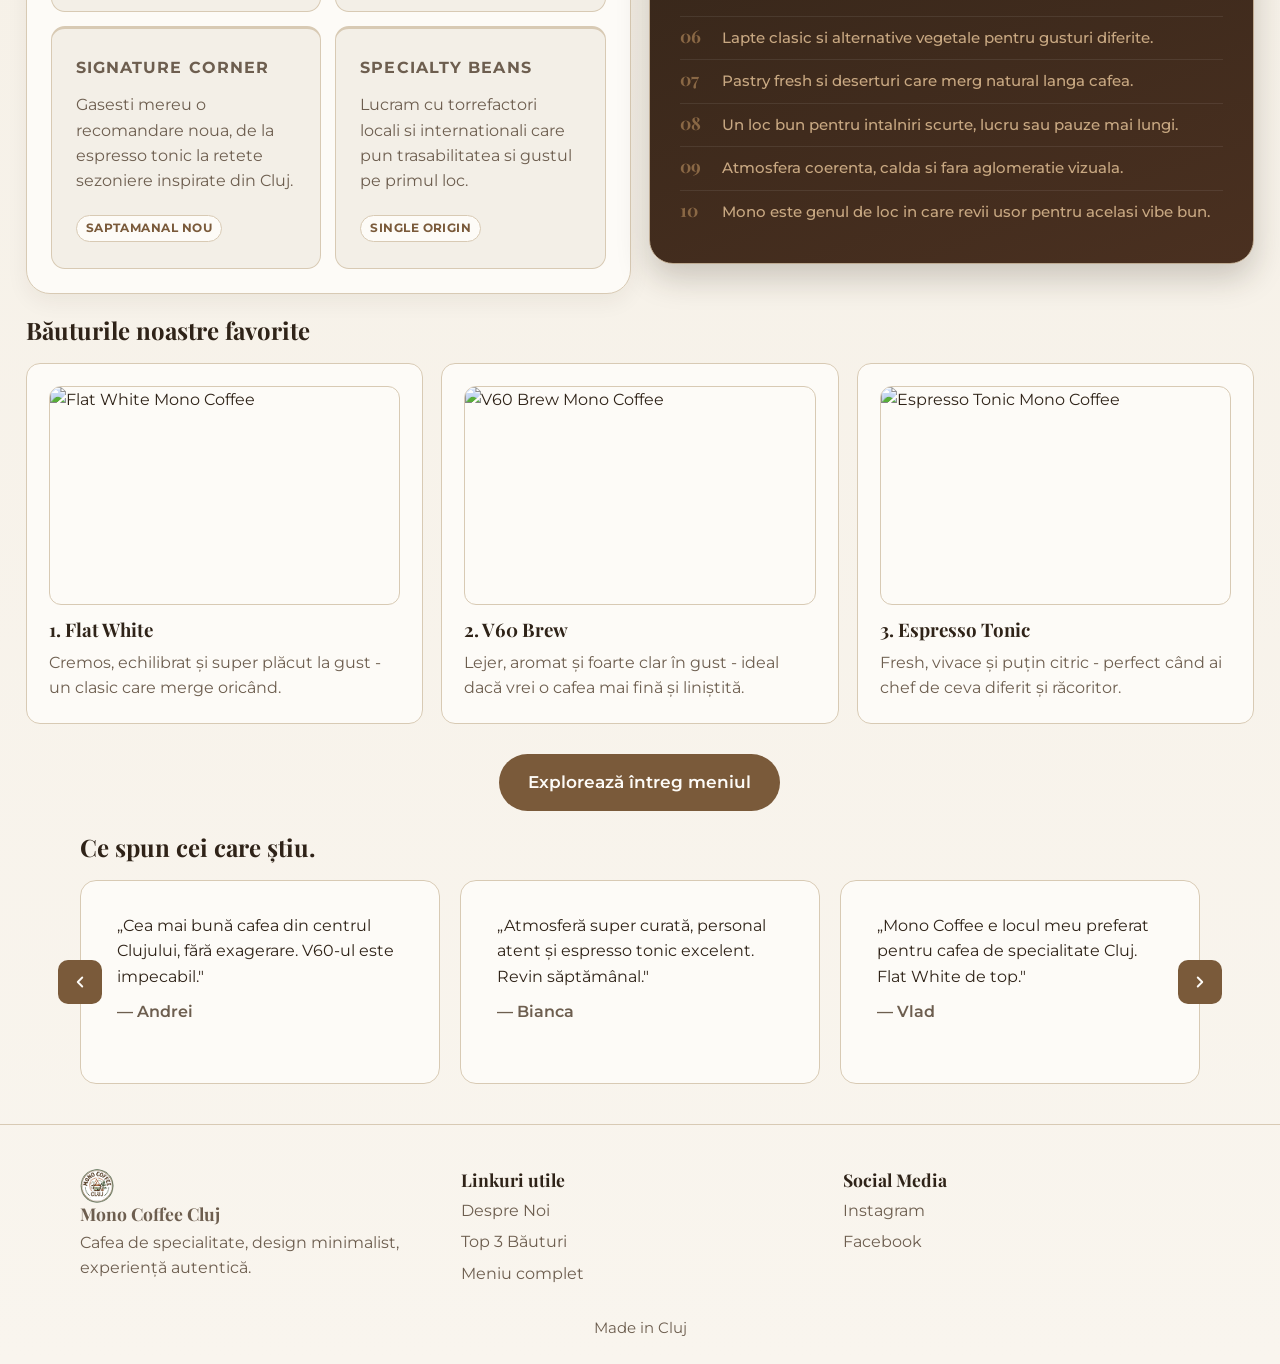
==== commit dca67b32: "Add mobile menu FAB and mobile hero styles Add a floating mobile menu FAB (linking to menu.html) and" ====
--- a/index.html
+++ b/index.html
@@ -60,6 +60,7 @@
 			<a class="btn btn-accent" href="menu.html">Vezi Meniul</a>
 		</div>
 	</header>
+	<a class="mobile-menu-fab" href="menu.html" aria-label="Vezi meniul Mono Coffee">Vezi Meniul</a>
 
 	<main>
 		<section id="hero" class="hero" aria-label="Hero Mono Coffee">
@@ -101,7 +102,7 @@
 							></iframe>
 						</div>
 						<a class="hero-map-link" href="https://maps.google.com/?q=Strada+Armoniei,+Cluj-Napoca" target="_blank" rel="noopener noreferrer">
-							Vezi locația pe hartă
+							Get Directions
 						</a>
 					</div>
 				</aside>
--- a/style.css
+++ b/style.css
@@ -206,6 +206,10 @@
 .btn-large {
 	padding: 14px 28px;
 	font-size: 1.05rem;
+}
+
+.mobile-menu-fab {
+	display: none;
 }
 
 .hero {
@@ -1488,16 +1492,185 @@
 }
 
 @media (max-width: 640px) {
+	.site-header {
+		display: none;
+	}
+
+	.mobile-menu-fab {
+		position: fixed;
+		right: 14px;
+		bottom: max(14px, env(safe-area-inset-bottom));
+		display: inline-flex;
+		align-items: center;
+		justify-content: center;
+		z-index: 1100;
+		padding: 12px 16px;
+		border-radius: 999px;
+		border: 1px solid color-mix(in srgb, var(--accent) 52%, #ffffff);
+		background: var(--accent);
+		color: var(--bg);
+		font-weight: 700;
+		font-size: 0.92rem;
+		box-shadow: 0 10px 22px rgba(47, 35, 24, 0.28);
+	}
+
+	main {
+		padding-top: 0;
+	}
+
 	.section {
 		padding: 18px 0;
 	}
 
+	.hero {
+		padding: 0;
+		background: transparent;
+	}
+
+	.hero .container {
+		width: 100%;
+	}
+
+	.hero-layout {
+		gap: 10px;
+	}
+
+	.hero-visual {
+		height: 66vh;
+		min-height: 360px;
+		max-height: 460px;
+		border-radius: 0;
+		box-shadow: none;
+	}
+
+	.hero-visual img {
+		object-position: center 54%;
+	}
+
+	.hero-visual::after {
+		background: linear-gradient(180deg, rgba(0, 0, 0, 0.08) 0%, rgba(0, 0, 0, 0.3) 44%, rgba(0, 0, 0, 0.78) 100%);
+	}
+
+	.hero-visual-content {
+		left: 18px;
+		right: 18px;
+		bottom: 24px;
+		max-width: 92%;
+	}
+
 	.hero-visual-content h1 {
-		font-size: clamp(1.7rem, 7vw, 2.2rem);
+		font-size: clamp(2.15rem, 12vw, 3.25rem);
+		margin-bottom: 8px;
 	}
 
 	.hero-visual-content p {
-		font-size: 1rem;
+		font-size: 1.05rem;
+		margin-bottom: 0;
+	}
+
+	.hero-info {
+		padding: 0 12px;
+		gap: 10px;
+	}
+
+	.hero-info-card {
+		border: 0;
+		box-shadow: none;
+		background: #f7f1e8;
+		border-radius: 20px;
+		padding: 18px 16px;
+	}
+
+	.hero-hours-list {
+		display: grid;
+		gap: 4px;
+	}
+
+	.hero-hours-list .hero-info-day {
+		display: inline-flex;
+		align-items: center;
+		justify-content: center;
+		gap: 8px;
+	}
+
+	.hero-hours-list .hero-info-day:nth-of-type(1)::before {
+		content: '☀';
+	}
+
+	.hero-hours-list .hero-info-day:nth-of-type(3)::before {
+		content: '☕';
+	}
+
+	.hero-hours-list .hero-info-day:not(:first-child) {
+		margin-top: 8px;
+	}
+
+	.hero-status {
+		display: inline-flex;
+		align-self: center;
+		padding: 7px 12px;
+		margin-top: 8px;
+		border-radius: 999px;
+		background: color-mix(in srgb, var(--status-closed) 8%, #f7f1e8);
+	}
+
+	.hero-status-text {
+		flex-direction: row;
+		align-items: center;
+		gap: 6px;
+	}
+
+	.hero-status-title,
+	.hero-status-sub {
+		font-size: 0.8rem;
+		line-height: 1.1;
+		margin: 0;
+	}
+
+	.hero-status-sub::before {
+		content: '•';
+		margin-right: 6px;
+	}
+
+	.hero-info-label {
+		font-family: 'Playfair Display', serif;
+		font-size: 1.55rem;
+		text-transform: none;
+		letter-spacing: 0.01em;
+		margin-bottom: 2px;
+		color: var(--text);
+	}
+
+	.hero-info-address {
+		font-family: 'Playfair Display', serif;
+		font-size: 1.25rem;
+		font-weight: 700;
+		line-height: 1.3;
+		color: var(--text);
+	}
+
+	.hero-mini-map {
+		height: 200px;
+		border: 0;
+		border-radius: 14px;
+	}
+
+	.hero-mini-map iframe {
+		filter: grayscale(1) saturate(0.42) contrast(1.05);
+	}
+
+	.hero-map-link {
+		display: inline-flex;
+		justify-content: center;
+		align-items: center;
+		padding: 10px 14px;
+		margin-top: 12px;
+		border-radius: 999px;
+		background: var(--accent);
+		border: 1px solid color-mix(in srgb, var(--accent) 66%, #ffffff);
+		color: var(--bg);
+		font-weight: 700;
+		font-size: 0.92rem;
 	}
 
 	.hero-info-time {
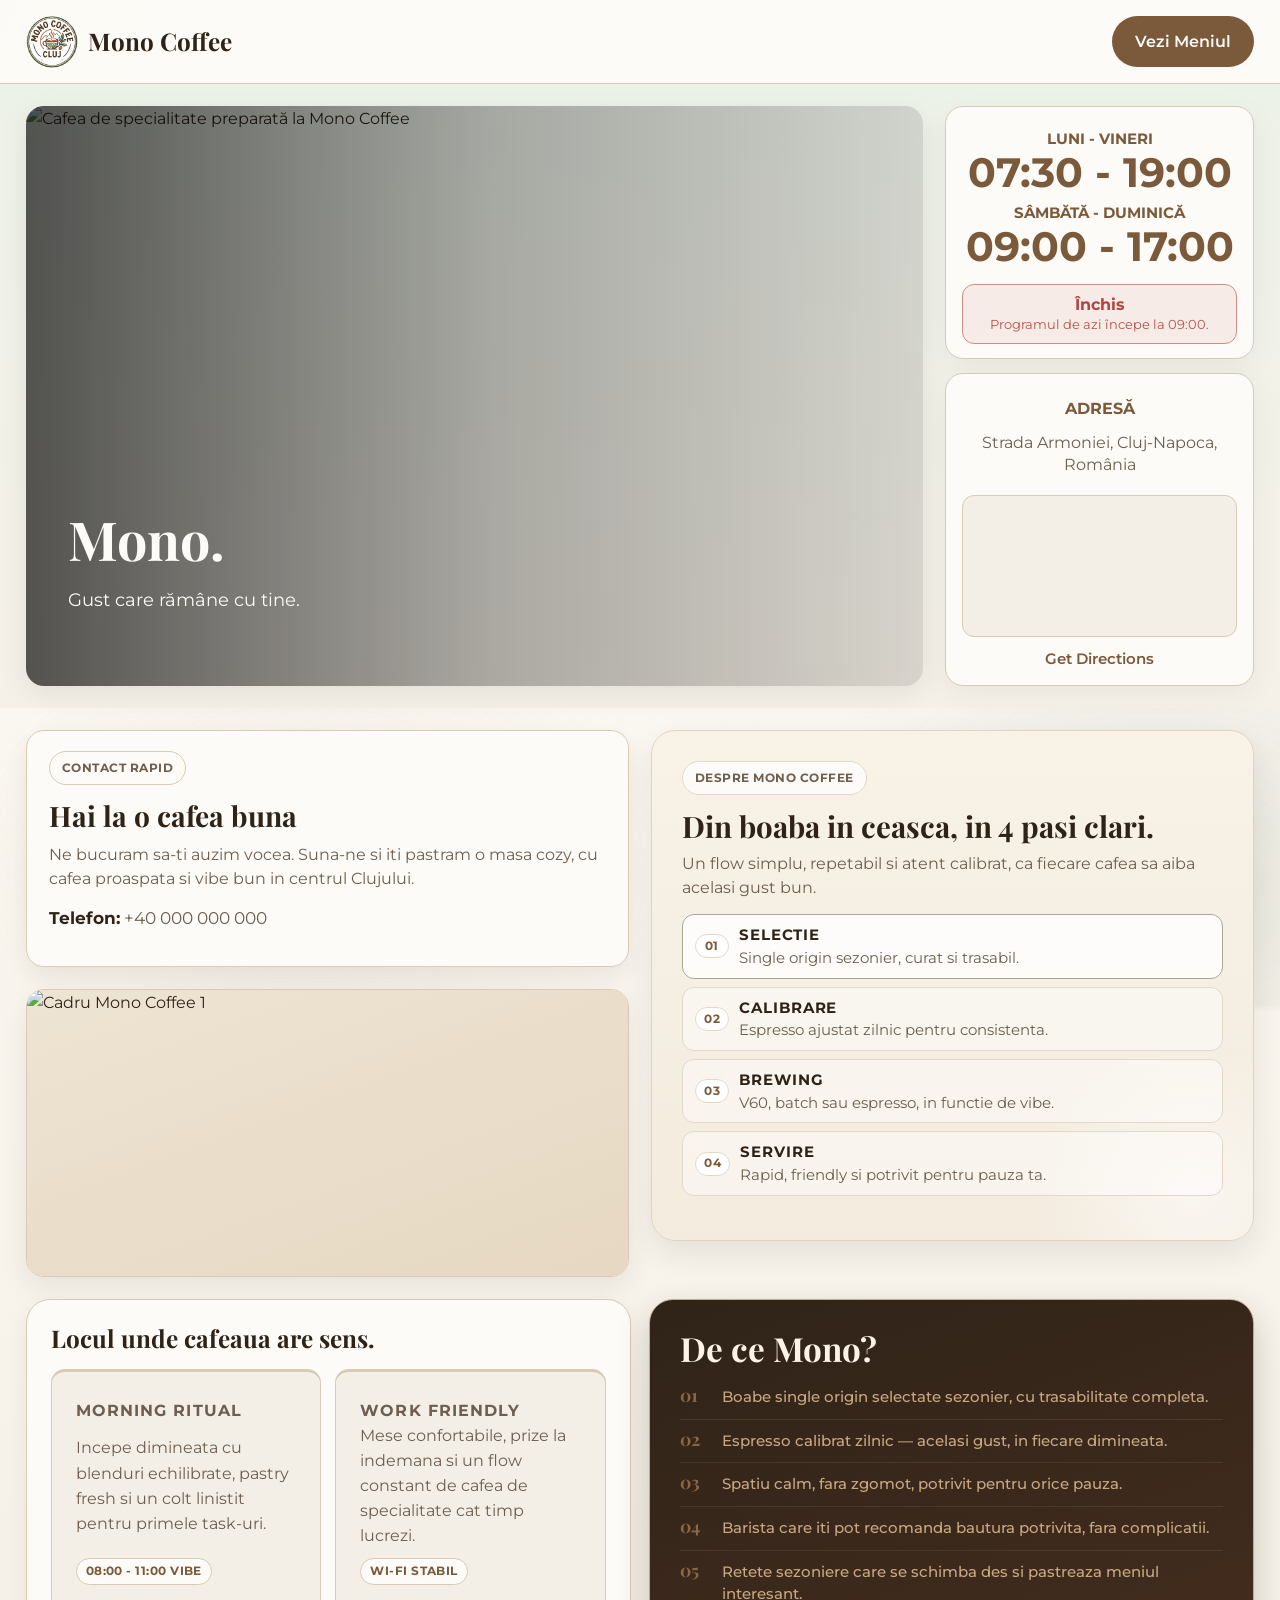
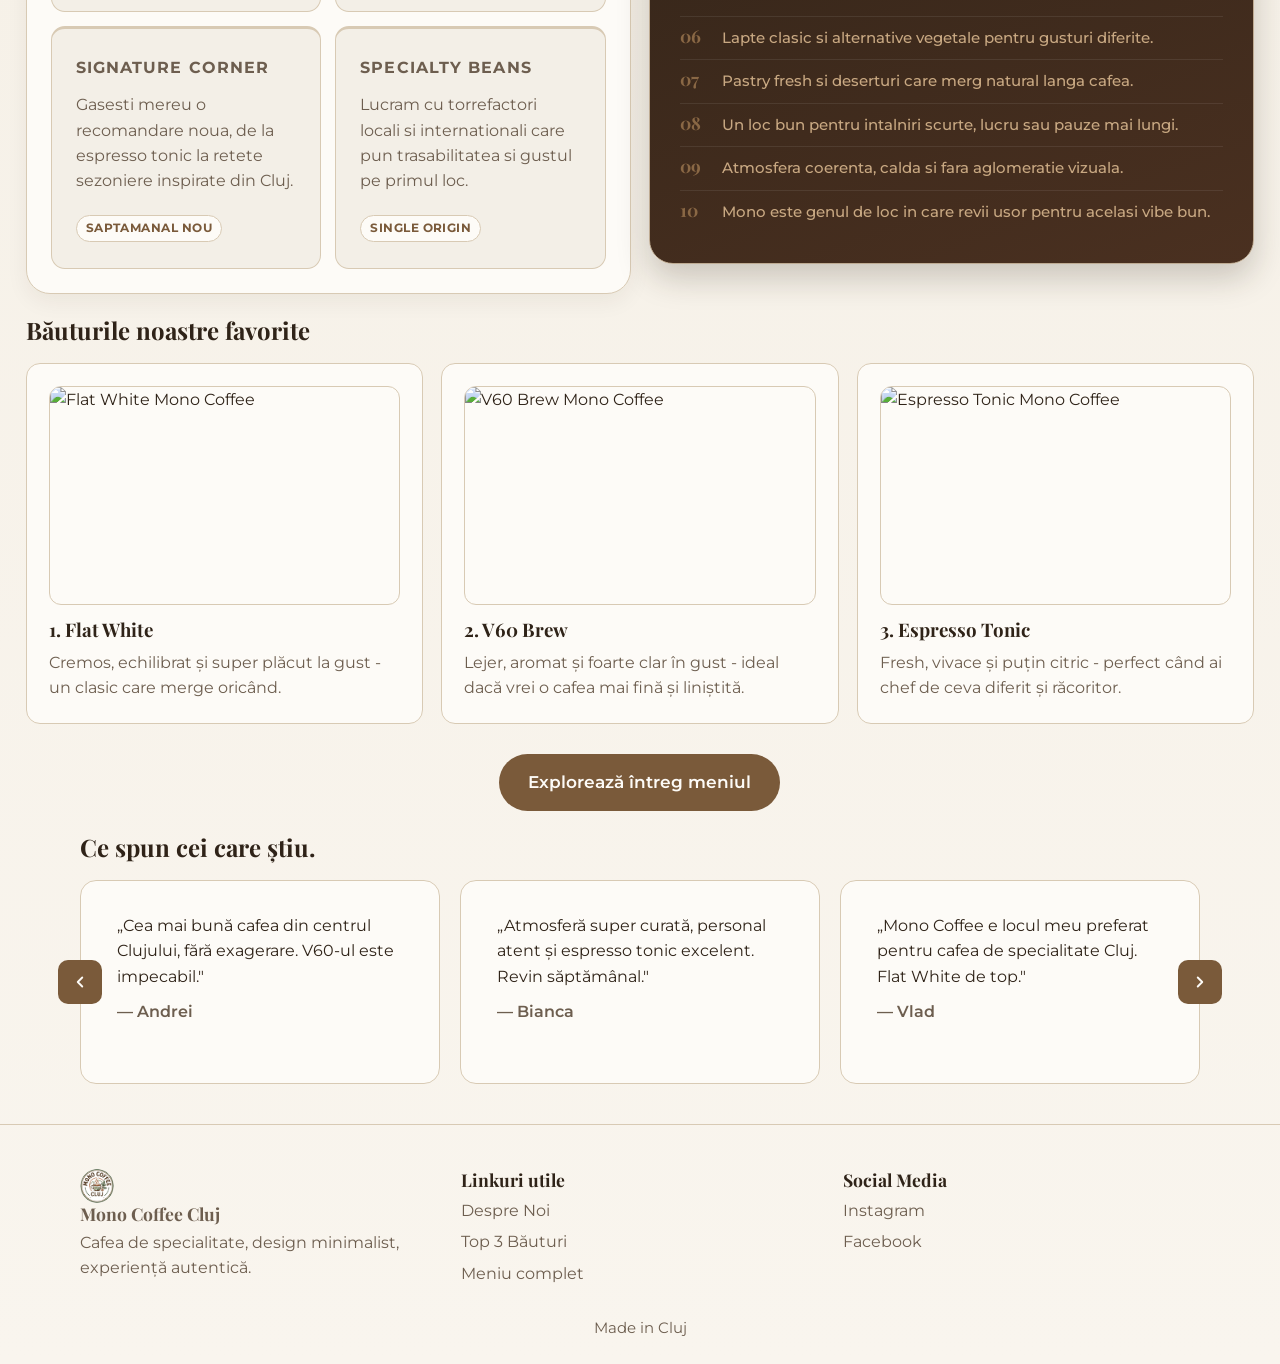
==== commit 61ed15f9: "Replace PNG images with WebP versions Swap several image assets to WebP and update HTML references a" ====
--- a/index.html
+++ b/index.html
@@ -54,7 +54,7 @@
 	<header class="site-header">
 		<div class="container header-inner">
 			<a href="#hero" class="logo" aria-label="Mono Coffee Cluj">
-				<img src="photos/logo.png" alt="Logo Mono Coffee" class="logo-mark" />
+			<img src="photos/logo.webp" alt="Logo Mono Coffee" class="logo-mark" />
 				<span class="logo-text">Mono Coffee</span>
 			</a>
 			<a class="btn btn-accent" href="menu.html">Vezi Meniul</a>
@@ -123,12 +123,12 @@
 						<div class="about-photo-slider" aria-live="polite">
 							<img
 								class="about-slide-image is-active"
-								src="photos/slideshow/photo_1.png"
+								src="photos/slideshow/photo_1.webp"
 								alt="Cadru Mono Coffee 1"
 							/>
 							<img
 								class="about-slide-image"
-								src="photos/slideshow/photo_2.png"
+								src="photos/slideshow/photo_2.webp"
 								alt="Cadru Mono Coffee 2"
 								aria-hidden="true"
 							/>
@@ -256,17 +256,17 @@
 				
 				<div class="drink-grid">
 					<article class="drink-item">
-						<img class="drink-photo" src="photos/top_products/flat_white.png" alt="Flat White Mono Coffee" />
+						<img class="drink-photo" src="photos/top_products/flat_white.webp" alt="Flat White Mono Coffee" />
 						<h3>1. Flat White</h3>
 						<p>Cremos, echilibrat și super plăcut la gust - un clasic care merge oricând.</p>
 					</article>
 					<article class="drink-item">
-						<img class="drink-photo" src="photos/top_products/v60_brew.png" alt="V60 Brew Mono Coffee" />
+						<img class="drink-photo" src="photos/top_products/v60_brew.webp" alt="V60 Brew Mono Coffee" />
 						<h3>2. V60 Brew</h3>
 						<p>Lejer, aromat și foarte clar în gust - ideal dacă vrei o cafea mai fină și liniștită.</p>
 					</article>
 					<article class="drink-item">
-						<img class="drink-photo" src="photos/top_products/espresso_tonic.png" alt="Espresso Tonic Mono Coffee" />
+						<img class="drink-photo" src="photos/top_products/espresso_tonic.webp" alt="Espresso Tonic Mono Coffee" />
 						<h3>3. Espresso Tonic</h3>
 						<p>Fresh, vivace și puțin citric - perfect când ai chef de ceva diferit și răcoritor.</p>
 					</article>
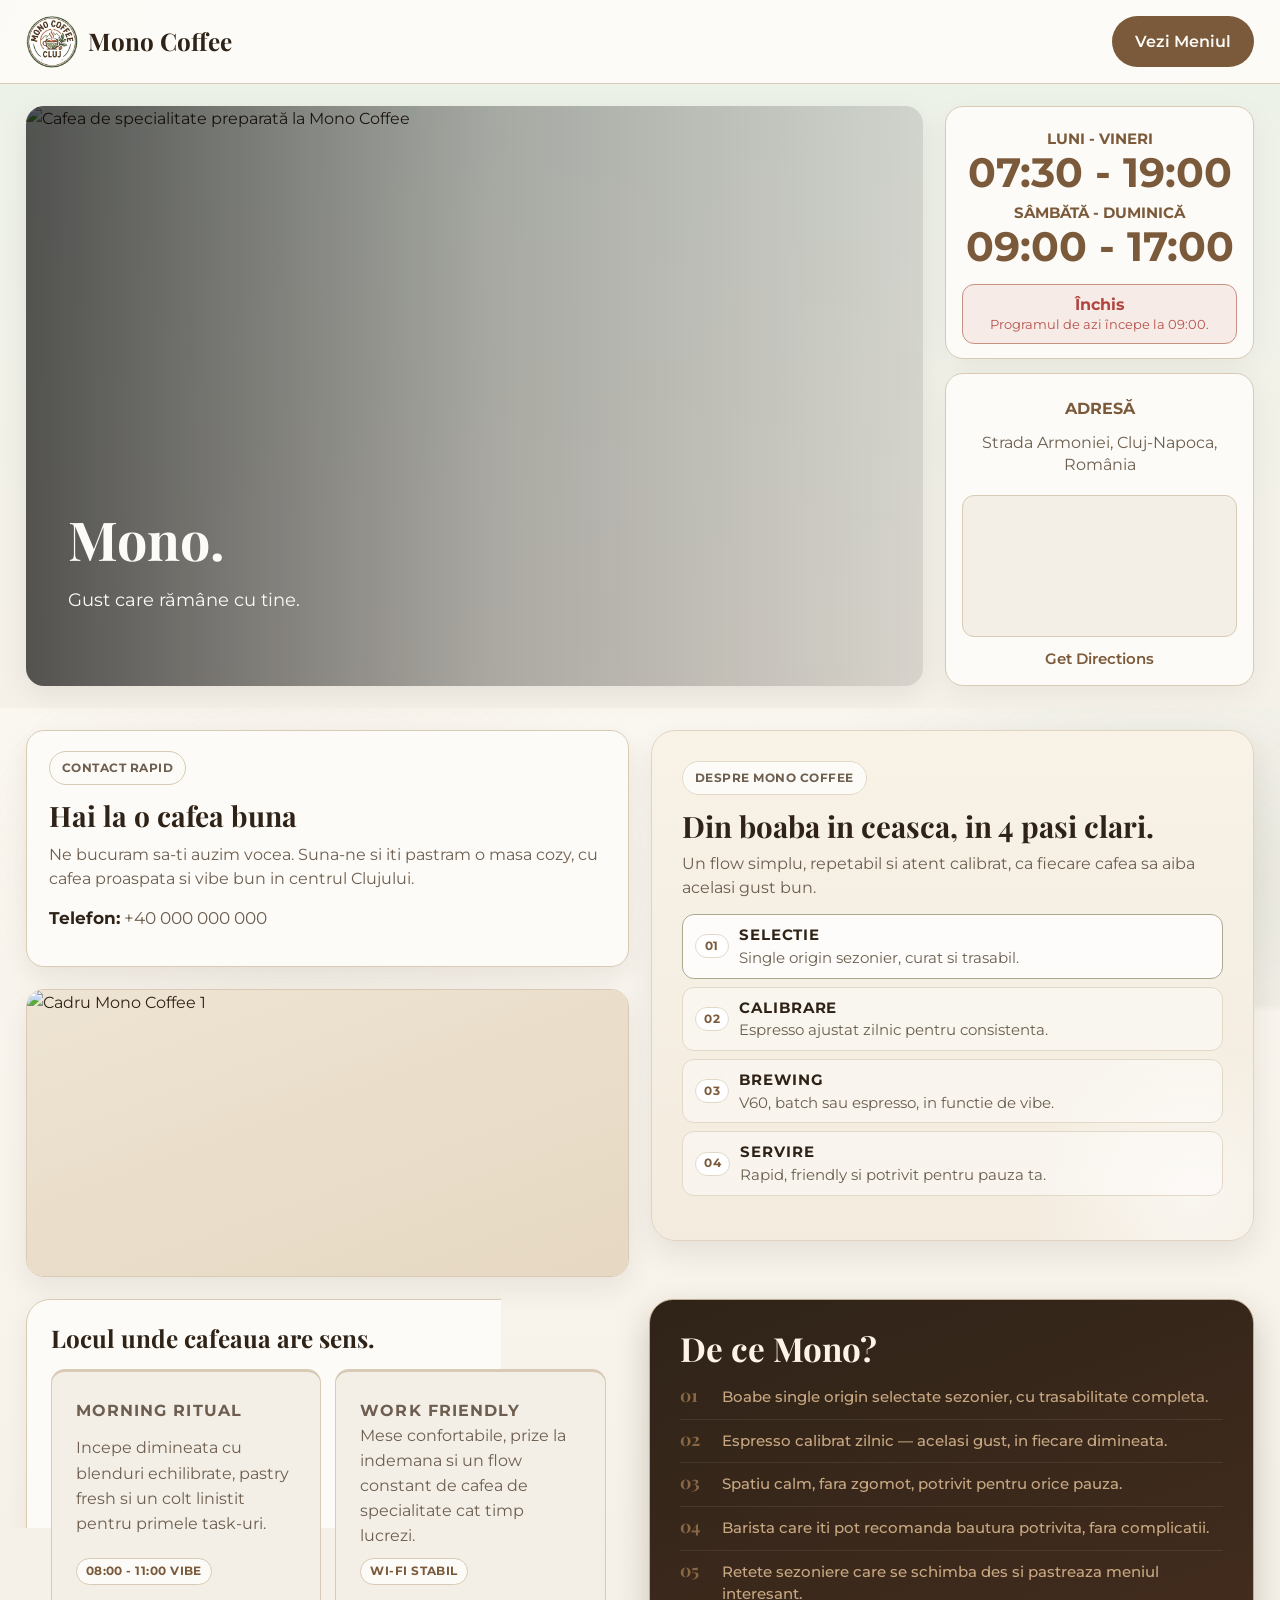
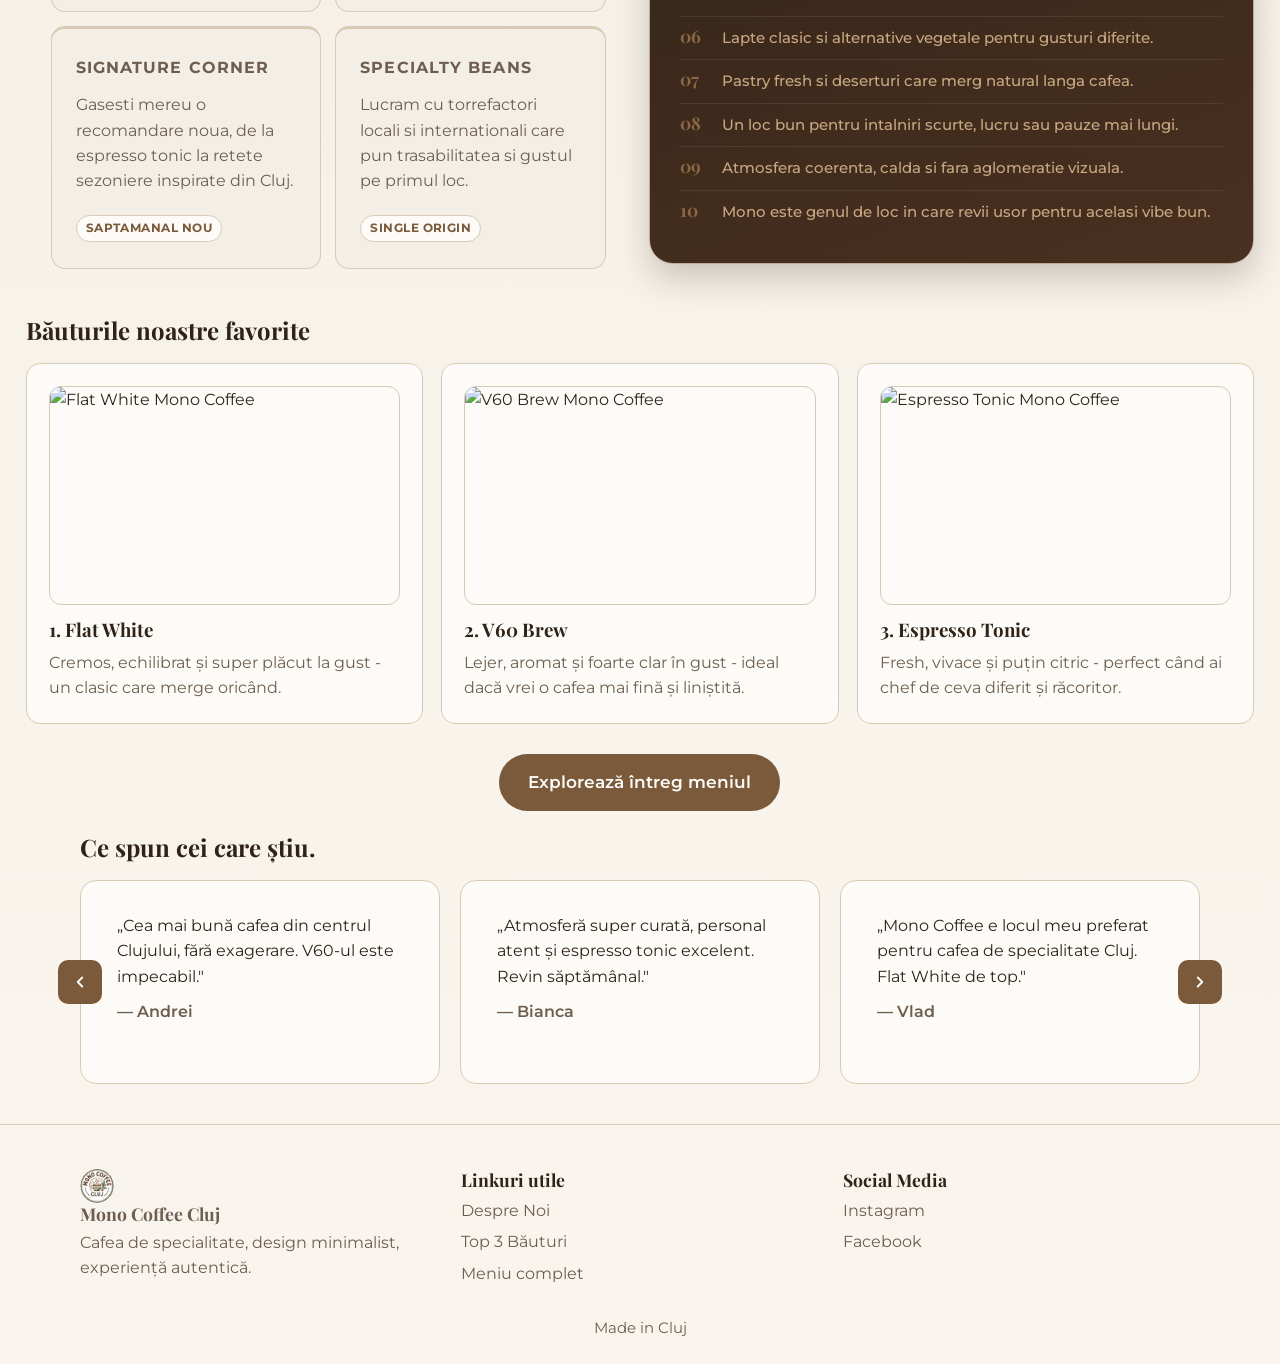
==== commit 2cd62d7f: "fix little bug" ====
--- a/index.html
+++ b/index.html
@@ -67,7 +67,7 @@
 			<div class="container hero-layout">
 				<div class="hero-visual">
 					<img
-						src="photos/hero.png"
+						src="photos/hero.webp"
 						alt="Cafea de specialitate preparată la Mono Coffee"
 					/>
 					<div class="hero-visual-content">
